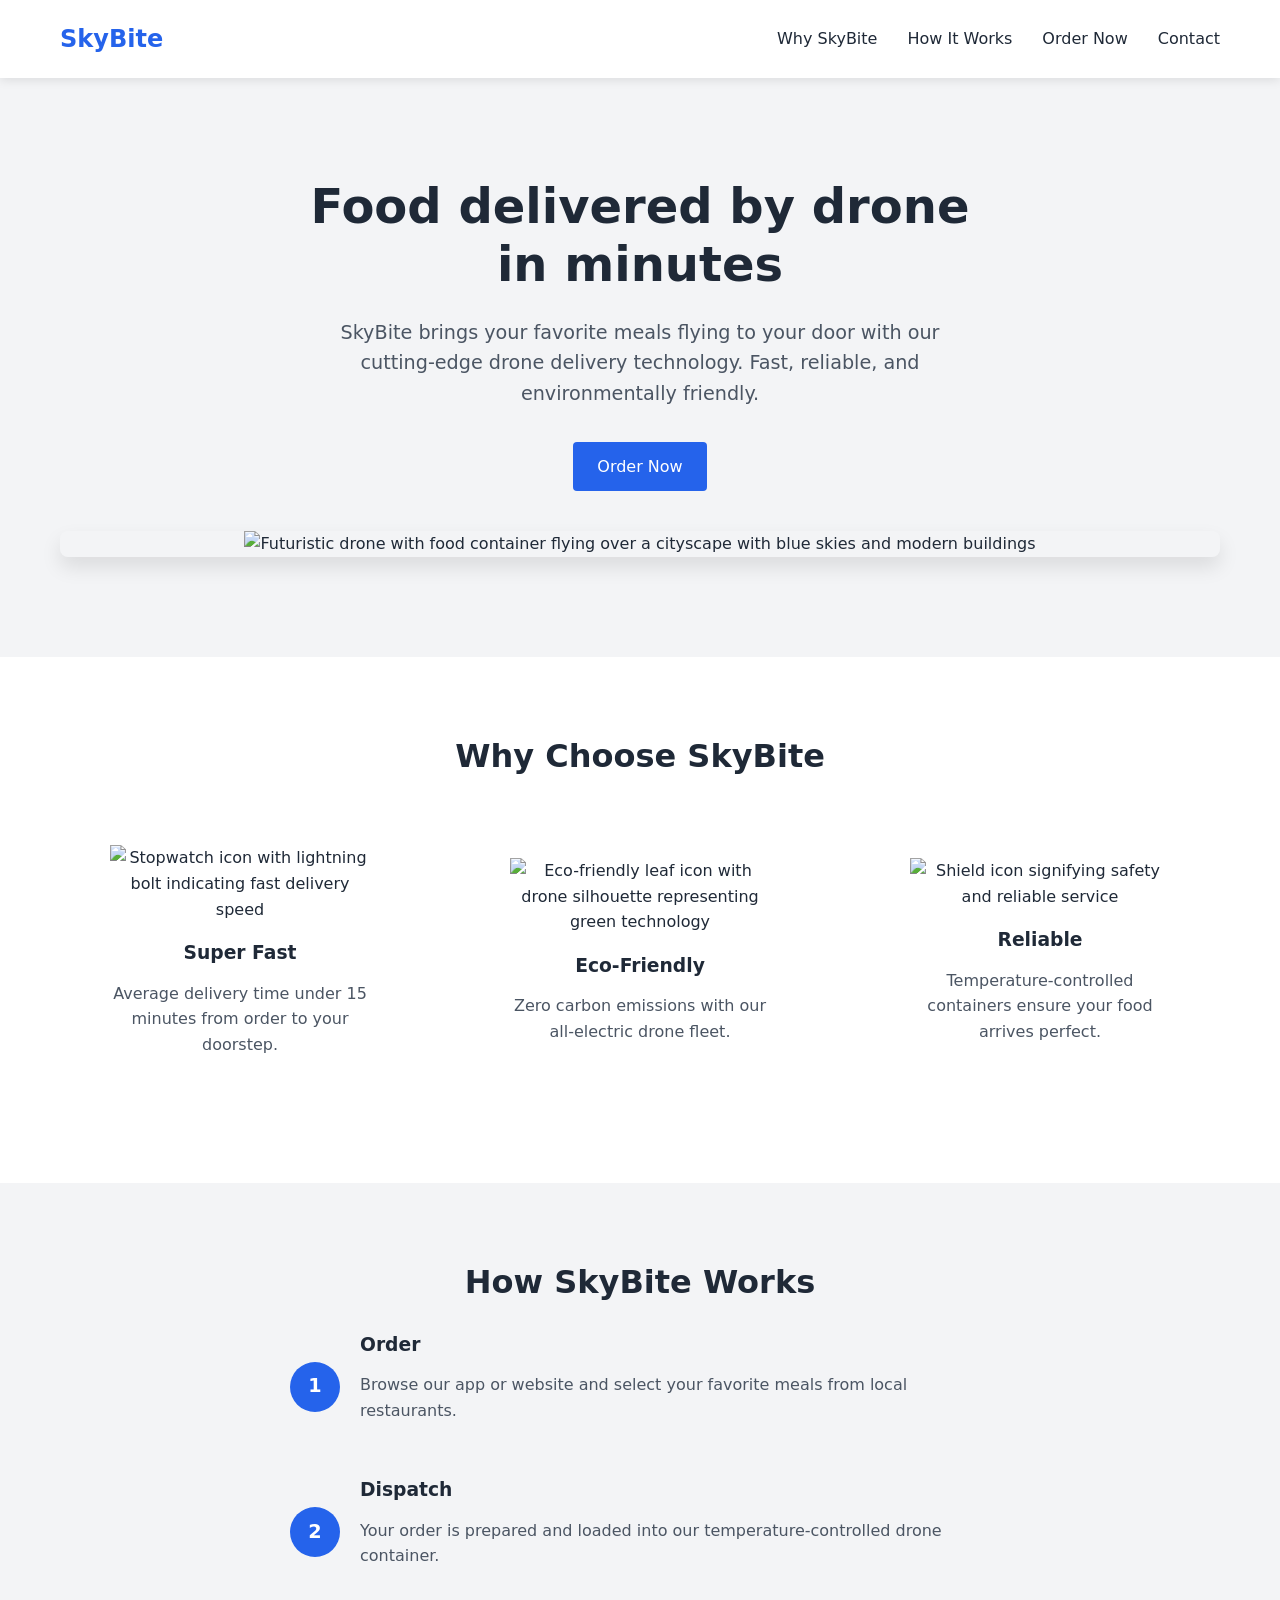
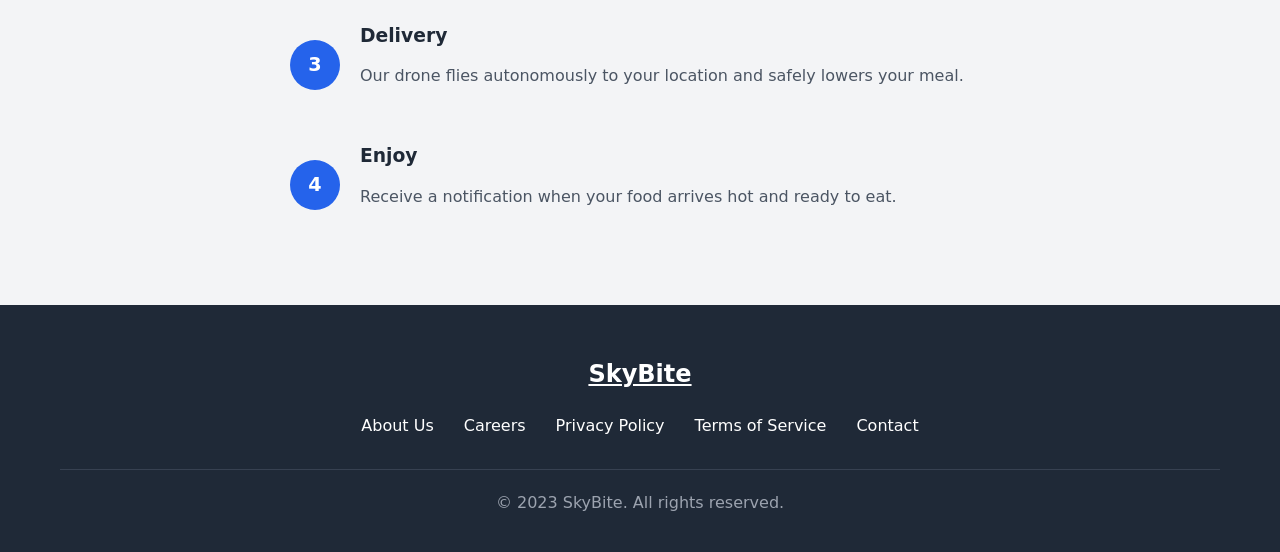
==== Customer/main.html @ 66bb18a8 "Merge pull request #9 from irfankhasim/main Add files via upload" ====
<!DOCTYPE html>
<html lang="en">
<head>
    <meta charset="UTF-8">
    <meta name="viewport" content="width=device-width, initial-scale=1.0">
    <title>SkyBite - Drone Food Delivery</title>
    <style>
        /* Base Styles */
        :root {
            --primary: #2563eb;
            --primary-light: #93c5fd;
            --text: #1f2937;
            --light: #f3f4f6;
            --white: #ffffff;
        }
        
        * {
            margin: 0;
            padding: 0;
            box-sizing: border-box;
            font-family: 'Segoe UI', system-ui, sans-serif;
        }
        
        body {
            color: var(--text);
            line-height: 1.6;
            background: var(--white);
        }
        
        .container {
            max-width: 1200px;
            margin: 0 auto;
            padding: 0 20px;
        }
        
        section {
            padding: 80px 0;
        }
        
        h1, h2, h3 {
            font-weight: 600;
            line-height: 1.2;
            margin-bottom: 1rem;
        }
        
        h1 {
            font-size: 2.5rem;
        }
        
        h2 {
            font-size: 2rem;
            margin-bottom: 2rem;
            text-align: center;
        }
        
        p {
            margin-bottom: 1rem;
            color: #4b5563;
        }
        
        .btn {
            display: inline-block;
            padding: 12px 24px;
            background: var(--primary);
            color: white;
            text-decoration: none;
            border-radius: 4px;
            font-weight: 500;
            transition: all 0.3s ease;
            border: none;
            cursor: pointer;
        }
        
        .btn:hover {
            background: #1d4ed8;
            transform: translateY(-2px);
        }
        
        img {
            max-width: 100%;
            height: auto;
        }
        
        /* Header */
        header {
            padding: 20px 0;
            position: sticky;
            top: 0;
            background: var(--white);
            box-shadow: 0 2px 10px rgba(0,0,0,0.1);
            z-index: 100;
        }
        
        nav {
            display: flex;
            justify-content: space-between;
            align-items: center;
        }
        
        .logo {
            font-size: 1.5rem;
            font-weight: 700;
            color: var(--primary);
            text-decoration: none;
        }
        
        .nav-links {
            display: flex;
            gap: 30px;
        }
        
        .nav-links a {
            text-decoration: none;
            color: var(--text);
            font-weight: 500;
            transition: color 0.3s ease;
        }
        
        .nav-links a:hover {
            color: var(--primary);
        }
        
        /* Hero */
        .hero {
            background: var(--light);
            padding: 100px 0;
            text-align: center;
        }
        
        .hero-content {
            max-width: 700px;
            margin: 0 auto;
        }
        
        .hero h1 {
            font-size: 3rem;
            margin-bottom: 1.5rem;
        }
        
        .hero p {
            font-size: 1.2rem;
            margin-bottom: 2rem;
            max-width: 600px;
            margin-left: auto;
            margin-right: auto;
        }
        
        .hero-image {
            margin-top: 40px;
            border-radius: 8px;
            overflow: hidden;
            box-shadow: 0 10px 20px rgba(0,0,0,0.1);
        }
        
        /* Features */
        .features {
            background: var(--white);
        }
        
        .features-grid {
            display: grid;
            grid-template-columns: repeat(auto-fit, minmax(300px, 1fr));
            gap: 40px;
            margin-top: 40px;
            place-items: center;
        }
        
        .feature {
            text-align: center;
            max-width: 320px;
            padding: 30px;
            border-radius: 8px;
            transition: all 0.3s ease;
        }
        
        .feature:hover {
            transform: translateY(-10px);
            box-shadow: 0 10px 20px rgba(0,0,0,0.1);
            transition: all 0.3s cubic-bezier(0.25, 0.8, 0.25, 1);
        }
        
        /* Order confirmation styles */
        .order-confirmation {
            text-align: center;
            padding: 20px;
        }
        
        .confirmation-details {
            background: var(--white);
            padding: 20px;
            border-radius: 8px;
            margin: 20px 0;
            text-align: left;
        }
        
        .feature img {
            width: 80px;
            height: 80px;
            margin-bottom: 20px;
            object-fit: contain;
        }
        
        /* How It Works */
        .how-it-works {
            background: var(--light);
        }
        
        .steps {
            display: flex;
            flex-direction: column;
            gap: 40px;
            max-width: 700px;
            margin: 0 auto;
        }
        
        .step {
            display: flex;
            gap: 20px;
            align-items: center;
        }
        
        .step-number {
            flex-shrink: 0;
            width: 50px;
            height: 50px;
            background: var(--primary);
            color: white;
            border-radius: 50%;
            display: flex;
            align-items: center;
            justify-content: center;
            font-weight: 700;
            font-size: 1.2rem;
        }
        
        /* Order Form */
        .order-form {
            background: var(--white);
        }
        
        .form-container {
            max-width: 600px;
            margin: 0 auto;
            background: var(--light);
            padding: 40px;
            border-radius: 8px;
            box-shadow: 0 4px 10px rgba(0,0,0,0.1);
        }
        
        .form-group {
            margin-bottom: 20px;
        }
        
        label {
            display: block;
            margin-bottom: 8px;
            font-weight: 500;
        }
        
        input, select, textarea {
            width: 100%;
            padding: 12px;
            border: 1px solid #d1d5db;
            border-radius: 4px;
            font-size: 1rem;
        }
        
        /* Footer */
        footer {
            background: var(--text);
            color: var(--white);
            padding: 50px 0 20px;
            text-align: center;
        }
        
        .footer-logo {
            font-size: 1.5rem;
            font-weight: 700;
            color: var(--white);
            margin-bottom: 20px;
            display: inline-block;
        }
        
        .footer-links {
            display: flex;
            justify-content: center;
            gap: 30px;
            margin-bottom: 30px;
        }
        
        .footer-links a {
            color: var(--white);
            text-decoration: none;
        }
        
        .copyright {
            color: #9ca3af;
            padding-top: 20px;
            border-top: 1px solid #374151;
        }
        
        /* Responsive */
        @media (max-width: 768px) {
            .nav-links {
                display: none;
            }
            
            .hero h1 {
                font-size: 2.2rem;
            }
            
            .step {
                flex-direction: column;
                text-align: center;
            }
        }
    </style>
</head>
<body>
    <!-- Header -->
    <header>
        <div class="container">
            <nav>
                <a href="#" class="logo">SkyBite</a>
                <div class="nav-links">
                    <a href="#features">Why SkyBite</a>
                    <a href="#how-it-works">How It Works</a>
                    <a href="order.html">Order Now</a>
                    <a href="#contact">Contact</a>
                </div>
            </nav>
        </div>
    </header>
    
    <!-- Hero Section -->
    <section class="hero">
        <div class="container">
            <div class="hero-content">
                <h1>Food delivered by drone in minutes</h1>
                <p>SkyBite brings your favorite meals flying to your door with our cutting-edge drone delivery technology. Fast, reliable, and environmentally friendly.</p>
                <a href="order.html" class="btn">Order Now</a>
            </div>
            <div class="hero-image">
                <img src="https://storage.googleapis.com/workspace-0f70711f-8b4e-4d94-86f1-2a93ccde5887/image/28e00bb3-7f5a-40cc-a6dc-e4b9904aa141.png" alt="Futuristic drone with food container flying over a cityscape with blue skies and modern buildings" />
            </div>
        </div>
    </section>
    
    <!-- Features -->
    <section class="features" id="features">
        <div class="container">
            <h2>Why Choose SkyBite</h2>
            <div class="features-grid">
                <div class="feature">
                    <img src="https://storage.googleapis.com/workspace-0f70711f-8b4e-4d94-86f1-2a93ccde5887/image/8b96e0a8-62e1-407e-aedf-b1dcf826ddc6.png" alt="Stopwatch icon with lightning bolt indicating fast delivery speed" />
                    <h3>Super Fast</h3>
                    <p>Average delivery time under 15 minutes from order to your doorstep.</p>
                </div>
                <div class="feature">
                    <img src="https://storage.googleapis.com/workspace-0f70711f-8b4e-4d94-86f1-2a93ccde5887/image/9903ccdc-5a16-4ce1-a965-bad06bdf9f63.png" alt="Eco-friendly leaf icon with drone silhouette representing green technology" />
                    <h3>Eco-Friendly</h3>
                    <p>Zero carbon emissions with our all-electric drone fleet.</p>
                </div>
                <div class="feature">
                    <img src="https://storage.googleapis.com/workspace-0f70711f-8b4e-4d94-86f1-2a93ccde5887/image/48ea9f1d-6b06-431c-a1a2-de16922166fb.png" alt="Shield icon signifying safety and reliable service" />
                    <h3>Reliable</h3>
                    <p>Temperature-controlled containers ensure your food arrives perfect.</p>
                </div>
            </div>
        </div>
    </section>
    
    <!-- How It Works -->
    <section class="how-it-works" id="how-it-works">
        <div class="container">
            <h2>How SkyBite Works</h2>
            <div class="steps">
                <div class="step">
                    <div class="step-number">1</div>
                    <div>
                        <h3>Order</h3>
                        <p>Browse our app or website and select your favorite meals from local restaurants.</p>
                    </div>
                </div>
                <div class="step">
                    <div class="step-number">2</div>
                    <div>
                        <h3>Dispatch</h3>
                        <p>Your order is prepared and loaded into our temperature-controlled drone container.</p>
                    </div>
                </div>
                <div class="step">
                    <div class="step-number">3</div>
                    <div>
                        <h3>Delivery</h3>
                        <p>Our drone flies autonomously to your location and safely lowers your meal.</p>
                    </div>
                </div>
                <div class="step">
                    <div class="step-number">4</div>
                    <div>
                        <h3>Enjoy</h3>
                        <p>Receive a notification when your food arrives hot and ready to eat.</p>
                    </div>
                </div>
            </div>
        </div>
    </section>
    
    
    <!-- Footer -->
    <footer id="contact">
        <div class="container">
            <a href="#" class="footer-logo">SkyBite</a>
            <div class="footer-links">
                <a href="#">About Us</a>
                <a href="#">Careers</a>
                <a href="#">Privacy Policy</a>
                <a href="#">Terms of Service</a>
                <a href="#">Contact</a>
            </div>
            <p class="copyright">© 2023 SkyBite. All rights reserved.</p>
        </div>
    </footer>
    
    <script>
        
        
        // Smooth scrolling for anchor links
        document.querySelectorAll('a[href^="#"]').forEach(anchor => {
            anchor.addEventListener('click', function(e) {
                e.preventDefault();
                document.querySelector(this.getAttribute('href')).scrollIntoView({
                    behavior: 'smooth'
                });
            });
        });
    </script>
</body>
</html>
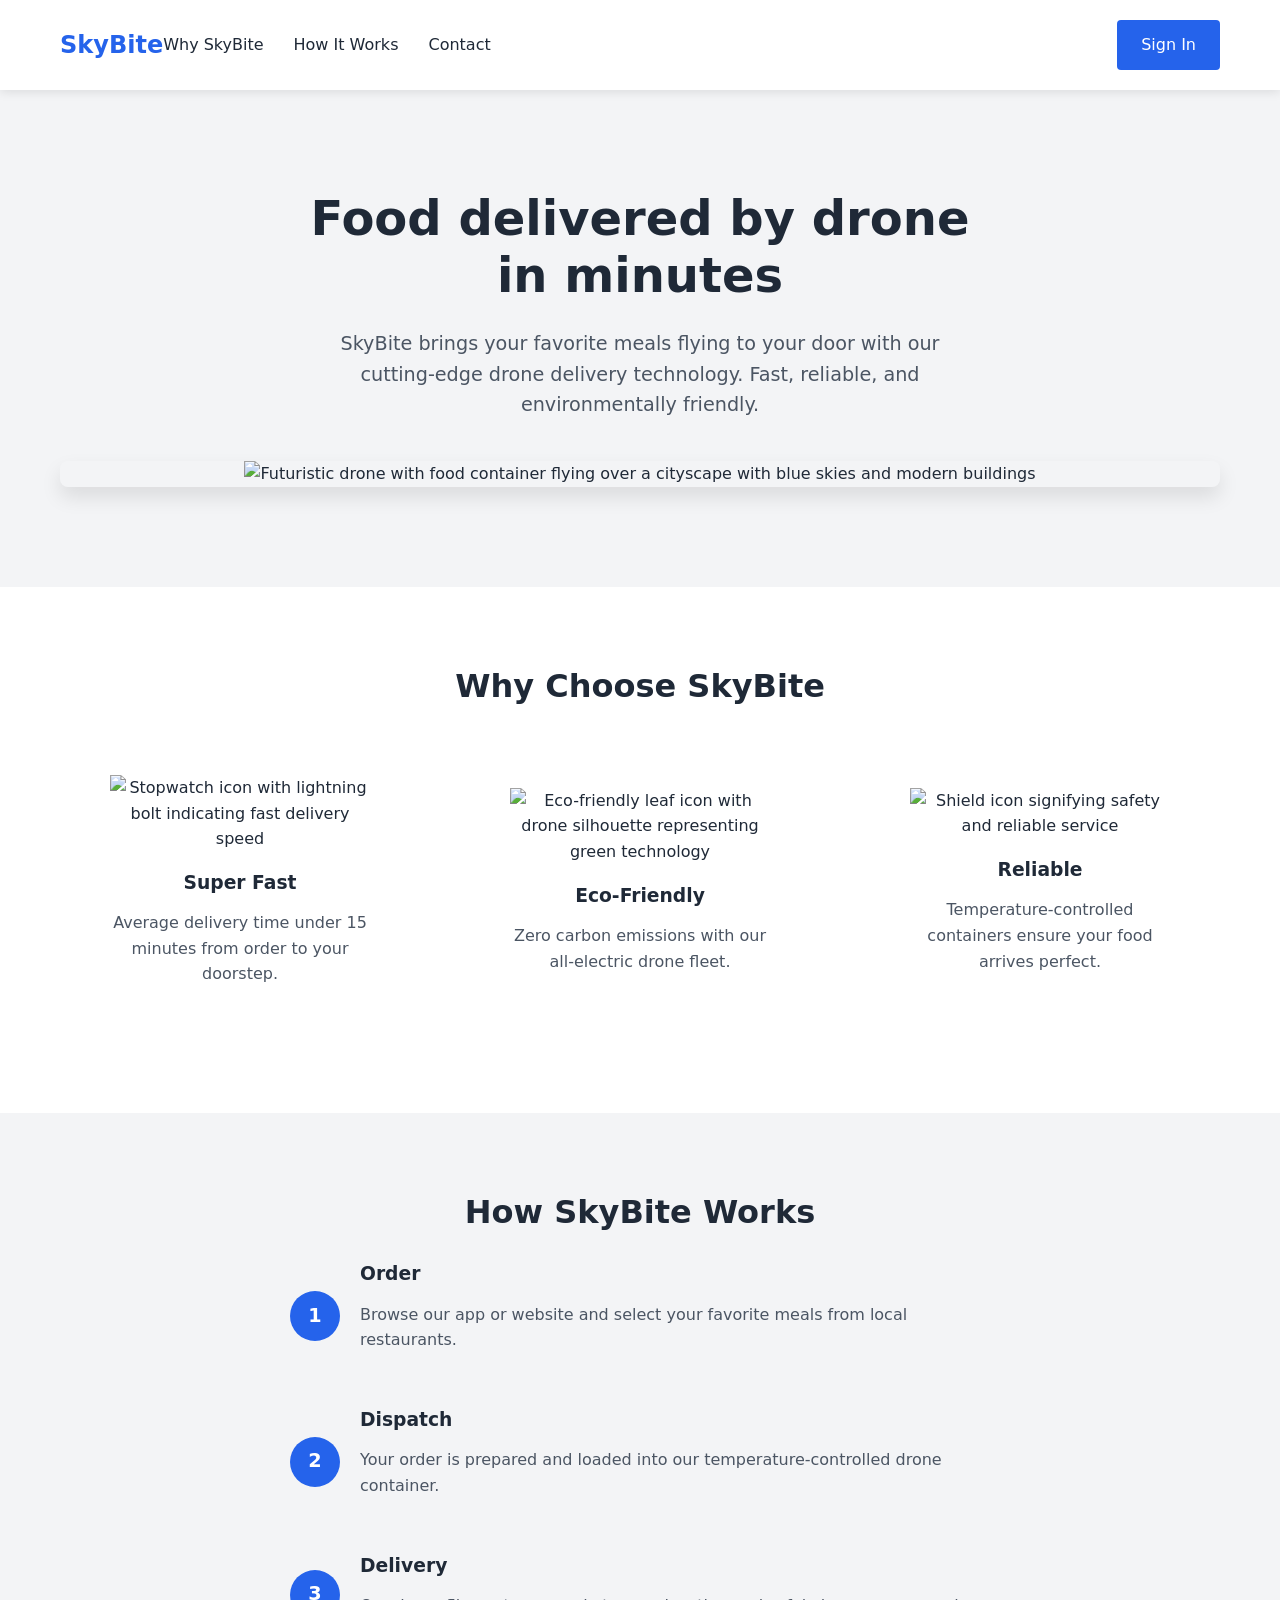
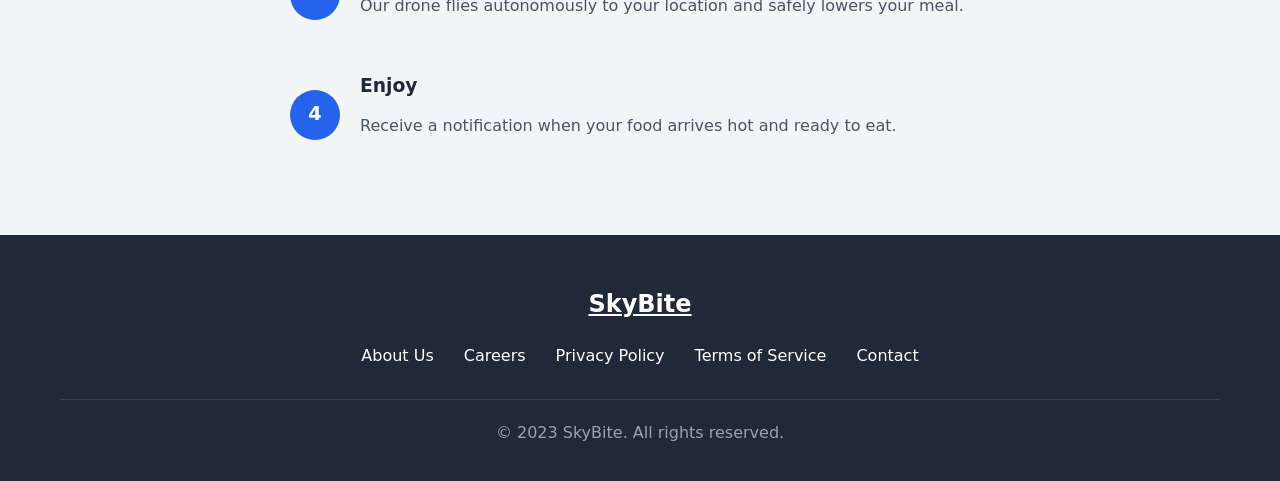
==== commit af7d807e: "changes: - Added Customer login, signup, and order management pages - Implemented payment processing" ====
--- a/Customer/main.html
+++ b/Customer/main.html
@@ -1,441 +1,459 @@
-<!DOCTYPE html>
-<html lang="en">
-<head>
-    <meta charset="UTF-8">
-    <meta name="viewport" content="width=device-width, initial-scale=1.0">
-    <title>SkyBite - Drone Food Delivery</title>
-    <style>
-        /* Base Styles */
-        :root {
-            --primary: #2563eb;
-            --primary-light: #93c5fd;
-            --text: #1f2937;
-            --light: #f3f4f6;
-            --white: #ffffff;
-        }
-        
-        * {
-            margin: 0;
-            padding: 0;
-            box-sizing: border-box;
-            font-family: 'Segoe UI', system-ui, sans-serif;
-        }
-        
-        body {
-            color: var(--text);
-            line-height: 1.6;
-            background: var(--white);
-        }
-        
-        .container {
-            max-width: 1200px;
-            margin: 0 auto;
-            padding: 0 20px;
-        }
-        
-        section {
-            padding: 80px 0;
-        }
-        
-        h1, h2, h3 {
-            font-weight: 600;
-            line-height: 1.2;
-            margin-bottom: 1rem;
-        }
-        
-        h1 {
-            font-size: 2.5rem;
-        }
-        
-        h2 {
-            font-size: 2rem;
-            margin-bottom: 2rem;
-            text-align: center;
-        }
-        
-        p {
-            margin-bottom: 1rem;
-            color: #4b5563;
-        }
-        
-        .btn {
-            display: inline-block;
-            padding: 12px 24px;
-            background: var(--primary);
-            color: white;
-            text-decoration: none;
-            border-radius: 4px;
-            font-weight: 500;
-            transition: all 0.3s ease;
-            border: none;
-            cursor: pointer;
-        }
-        
-        .btn:hover {
-            background: #1d4ed8;
-            transform: translateY(-2px);
-        }
-        
-        img {
-            max-width: 100%;
-            height: auto;
-        }
-        
-        /* Header */
-        header {
-            padding: 20px 0;
-            position: sticky;
-            top: 0;
-            background: var(--white);
-            box-shadow: 0 2px 10px rgba(0,0,0,0.1);
-            z-index: 100;
-        }
-        
-        nav {
-            display: flex;
-            justify-content: space-between;
-            align-items: center;
-        }
-        
-        .logo {
-            font-size: 1.5rem;
-            font-weight: 700;
-            color: var(--primary);
-            text-decoration: none;
-        }
-        
-        .nav-links {
-            display: flex;
-            gap: 30px;
-        }
-        
-        .nav-links a {
-            text-decoration: none;
-            color: var(--text);
-            font-weight: 500;
-            transition: color 0.3s ease;
-        }
-        
-        .nav-links a:hover {
-            color: var(--primary);
-        }
-        
-        /* Hero */
-        .hero {
-            background: var(--light);
-            padding: 100px 0;
-            text-align: center;
-        }
-        
-        .hero-content {
-            max-width: 700px;
-            margin: 0 auto;
-        }
-        
-        .hero h1 {
-            font-size: 3rem;
-            margin-bottom: 1.5rem;
-        }
-        
-        .hero p {
-            font-size: 1.2rem;
-            margin-bottom: 2rem;
-            max-width: 600px;
-            margin-left: auto;
-            margin-right: auto;
-        }
-        
-        .hero-image {
-            margin-top: 40px;
-            border-radius: 8px;
-            overflow: hidden;
-            box-shadow: 0 10px 20px rgba(0,0,0,0.1);
-        }
-        
-        /* Features */
-        .features {
-            background: var(--white);
-        }
-        
-        .features-grid {
-            display: grid;
-            grid-template-columns: repeat(auto-fit, minmax(300px, 1fr));
-            gap: 40px;
-            margin-top: 40px;
-            place-items: center;
-        }
-        
-        .feature {
-            text-align: center;
-            max-width: 320px;
-            padding: 30px;
-            border-radius: 8px;
-            transition: all 0.3s ease;
-        }
-        
-        .feature:hover {
-            transform: translateY(-10px);
-            box-shadow: 0 10px 20px rgba(0,0,0,0.1);
-            transition: all 0.3s cubic-bezier(0.25, 0.8, 0.25, 1);
-        }
-        
-        /* Order confirmation styles */
-        .order-confirmation {
-            text-align: center;
-            padding: 20px;
-        }
-        
-        .confirmation-details {
-            background: var(--white);
-            padding: 20px;
-            border-radius: 8px;
-            margin: 20px 0;
-            text-align: left;
-        }
-        
-        .feature img {
-            width: 80px;
-            height: 80px;
-            margin-bottom: 20px;
-            object-fit: contain;
-        }
-        
-        /* How It Works */
-        .how-it-works {
-            background: var(--light);
-        }
-        
-        .steps {
-            display: flex;
-            flex-direction: column;
-            gap: 40px;
-            max-width: 700px;
-            margin: 0 auto;
-        }
-        
-        .step {
-            display: flex;
-            gap: 20px;
-            align-items: center;
-        }
-        
-        .step-number {
-            flex-shrink: 0;
-            width: 50px;
-            height: 50px;
-            background: var(--primary);
-            color: white;
-            border-radius: 50%;
-            display: flex;
-            align-items: center;
-            justify-content: center;
-            font-weight: 700;
-            font-size: 1.2rem;
-        }
-        
-        /* Order Form */
-        .order-form {
-            background: var(--white);
-        }
-        
-        .form-container {
-            max-width: 600px;
-            margin: 0 auto;
-            background: var(--light);
-            padding: 40px;
-            border-radius: 8px;
-            box-shadow: 0 4px 10px rgba(0,0,0,0.1);
-        }
-        
-        .form-group {
-            margin-bottom: 20px;
-        }
-        
-        label {
-            display: block;
-            margin-bottom: 8px;
-            font-weight: 500;
-        }
-        
-        input, select, textarea {
-            width: 100%;
-            padding: 12px;
-            border: 1px solid #d1d5db;
-            border-radius: 4px;
-            font-size: 1rem;
-        }
-        
-        /* Footer */
-        footer {
-            background: var(--text);
-            color: var(--white);
-            padding: 50px 0 20px;
-            text-align: center;
-        }
-        
-        .footer-logo {
-            font-size: 1.5rem;
-            font-weight: 700;
-            color: var(--white);
-            margin-bottom: 20px;
-            display: inline-block;
-        }
-        
-        .footer-links {
-            display: flex;
-            justify-content: center;
-            gap: 30px;
-            margin-bottom: 30px;
-        }
-        
-        .footer-links a {
-            color: var(--white);
-            text-decoration: none;
-        }
-        
-        .copyright {
-            color: #9ca3af;
-            padding-top: 20px;
-            border-top: 1px solid #374151;
-        }
-        
-        /* Responsive */
-        @media (max-width: 768px) {
-            .nav-links {
-                display: none;
-            }
-            
-            .hero h1 {
-                font-size: 2.2rem;
-            }
-            
-            .step {
-                flex-direction: column;
-                text-align: center;
-            }
-        }
-    </style>
-</head>
-<body>
-    <!-- Header -->
-    <header>
-        <div class="container">
-            <nav>
-                <a href="#" class="logo">SkyBite</a>
-                <div class="nav-links">
-                    <a href="#features">Why SkyBite</a>
-                    <a href="#how-it-works">How It Works</a>
-                    <a href="order.html">Order Now</a>
-                    <a href="#contact">Contact</a>
-                </div>
-            </nav>
-        </div>
-    </header>
-    
-    <!-- Hero Section -->
-    <section class="hero">
-        <div class="container">
-            <div class="hero-content">
-                <h1>Food delivered by drone in minutes</h1>
-                <p>SkyBite brings your favorite meals flying to your door with our cutting-edge drone delivery technology. Fast, reliable, and environmentally friendly.</p>
-                <a href="order.html" class="btn">Order Now</a>
-            </div>
-            <div class="hero-image">
-                <img src="https://storage.googleapis.com/workspace-0f70711f-8b4e-4d94-86f1-2a93ccde5887/image/28e00bb3-7f5a-40cc-a6dc-e4b9904aa141.png" alt="Futuristic drone with food container flying over a cityscape with blue skies and modern buildings" />
-            </div>
-        </div>
-    </section>
-    
-    <!-- Features -->
-    <section class="features" id="features">
-        <div class="container">
-            <h2>Why Choose SkyBite</h2>
-            <div class="features-grid">
-                <div class="feature">
-                    <img src="https://storage.googleapis.com/workspace-0f70711f-8b4e-4d94-86f1-2a93ccde5887/image/8b96e0a8-62e1-407e-aedf-b1dcf826ddc6.png" alt="Stopwatch icon with lightning bolt indicating fast delivery speed" />
-                    <h3>Super Fast</h3>
-                    <p>Average delivery time under 15 minutes from order to your doorstep.</p>
-                </div>
-                <div class="feature">
-                    <img src="https://storage.googleapis.com/workspace-0f70711f-8b4e-4d94-86f1-2a93ccde5887/image/9903ccdc-5a16-4ce1-a965-bad06bdf9f63.png" alt="Eco-friendly leaf icon with drone silhouette representing green technology" />
-                    <h3>Eco-Friendly</h3>
-                    <p>Zero carbon emissions with our all-electric drone fleet.</p>
-                </div>
-                <div class="feature">
-                    <img src="https://storage.googleapis.com/workspace-0f70711f-8b4e-4d94-86f1-2a93ccde5887/image/48ea9f1d-6b06-431c-a1a2-de16922166fb.png" alt="Shield icon signifying safety and reliable service" />
-                    <h3>Reliable</h3>
-                    <p>Temperature-controlled containers ensure your food arrives perfect.</p>
-                </div>
-            </div>
-        </div>
-    </section>
-    
-    <!-- How It Works -->
-    <section class="how-it-works" id="how-it-works">
-        <div class="container">
-            <h2>How SkyBite Works</h2>
-            <div class="steps">
-                <div class="step">
-                    <div class="step-number">1</div>
-                    <div>
-                        <h3>Order</h3>
-                        <p>Browse our app or website and select your favorite meals from local restaurants.</p>
-                    </div>
-                </div>
-                <div class="step">
-                    <div class="step-number">2</div>
-                    <div>
-                        <h3>Dispatch</h3>
-                        <p>Your order is prepared and loaded into our temperature-controlled drone container.</p>
-                    </div>
-                </div>
-                <div class="step">
-                    <div class="step-number">3</div>
-                    <div>
-                        <h3>Delivery</h3>
-                        <p>Our drone flies autonomously to your location and safely lowers your meal.</p>
-                    </div>
-                </div>
-                <div class="step">
-                    <div class="step-number">4</div>
-                    <div>
-                        <h3>Enjoy</h3>
-                        <p>Receive a notification when your food arrives hot and ready to eat.</p>
-                    </div>
-                </div>
-            </div>
-        </div>
-    </section>
-    
-    
-    <!-- Footer -->
-    <footer id="contact">
-        <div class="container">
-            <a href="#" class="footer-logo">SkyBite</a>
-            <div class="footer-links">
-                <a href="#">About Us</a>
-                <a href="#">Careers</a>
-                <a href="#">Privacy Policy</a>
-                <a href="#">Terms of Service</a>
-                <a href="#">Contact</a>
-            </div>
-            <p class="copyright">© 2023 SkyBite. All rights reserved.</p>
-        </div>
-    </footer>
-    
-    <script>
-        
-        
-        // Smooth scrolling for anchor links
-        document.querySelectorAll('a[href^="#"]').forEach(anchor => {
-            anchor.addEventListener('click', function(e) {
-                e.preventDefault();
-                document.querySelector(this.getAttribute('href')).scrollIntoView({
-                    behavior: 'smooth'
-                });
-            });
-        });
-    </script>
-</body>
-</html>
-
+<!DOCTYPE html>
+<html lang="en">
+<head>
+    <meta charset="UTF-8">
+    <meta name="viewport" content="width=device-width, initial-scale=1.0">
+    <title>SkyBite - Drone Food Delivery</title>
+    <style>
+        /* Base Styles */
+        :root {
+            --primary: #2563eb;
+            --primary-light: #93c5fd;
+            --text: #1f2937;
+            --light: #f3f4f6;
+            --white: #ffffff;
+        }
+        
+        * {
+            margin: 0;
+            padding: 0;
+            box-sizing: border-box;
+            font-family: 'Segoe UI', system-ui, sans-serif;
+        }
+        
+        body {
+            color: var(--text);
+            line-height: 1.6;
+            background: var(--white);
+        }
+        
+        .container {
+            max-width: 1200px;
+            margin: 0 auto;
+            padding: 0 20px;
+        }
+        
+        section {
+            padding: 80px 0;
+        }
+        
+        h1, h2, h3 {
+            font-weight: 600;
+            line-height: 1.2;
+            margin-bottom: 1rem;
+        }
+        
+        h1 {
+            font-size: 2.5rem;
+        }
+        
+        h2 {
+            font-size: 2rem;
+            margin-bottom: 2rem;
+            text-align: center;
+        }
+        
+        p {
+            margin-bottom: 1rem;
+            color: #4b5563;
+        }
+        
+        .btn {
+            display: inline-block;
+            padding: 12px 24px;
+            background: var(--primary);
+            color: white;
+            text-decoration: none;
+            border-radius: 4px;
+            font-weight: 500;
+            transition: all 0.3s ease;
+            border: none;
+            cursor: pointer;
+        }
+        
+        .btn:hover {
+            background: #1d4ed8;
+            transform: translateY(-2px);
+        }
+        
+        img {
+            max-width: 100%;
+            height: auto;
+        }
+        
+        /* Header */
+        header {
+            padding: 20px 0;
+            position: sticky;
+            top: 0;
+            background: var(--white);
+            box-shadow: 0 2px 10px rgba(0,0,0,0.1);
+            z-index: 100;
+        }
+        
+        nav {
+            display: flex;
+            justify-content: space-between;
+            align-items: center;
+        }
+        
+        .logo {
+            font-size: 1.5rem;
+            font-weight: 700;
+            color: var(--primary);
+            text-decoration: none;
+        }
+        
+        .nav-links {
+            display: flex;
+            gap: 30px;
+        }
+        
+        .nav-links a {
+            text-decoration: none;
+            color: var(--text);
+            font-weight: 500;
+            transition: color 0.3s ease;
+        }
+        
+        .nav-links a:hover {
+            color: var(--primary);
+        }
+
+        .sign-in {
+            margin-left: auto; /* Pushes the button to the right */
+        }
+
+        .sign-in a {
+            background: var(--primary);
+            padding: 12px 24px;
+            border-radius: 4px;
+            color: white;
+            text-decoration: none;
+            font-weight: 500;
+            transition: all 0.3s ease;
+        }
+
+        .sign-in a:hover {
+            background: #1d4ed8;
+        }
+        
+        /* Hero */
+        .hero {
+            background: var(--light);
+            padding: 100px 0;
+            text-align: center;
+        }
+        
+        .hero-content {
+            max-width: 700px;
+            margin: 0 auto;
+        }
+        
+        .hero h1 {
+            font-size: 3rem;
+            margin-bottom: 1.5rem;
+        }
+        
+        .hero p {
+            font-size: 1.2rem;
+            margin-bottom: 2rem;
+            max-width: 600px;
+            margin-left: auto;
+            margin-right: auto;
+        }
+        
+        .hero-image {
+            margin-top: 40px;
+            border-radius: 8px;
+            overflow: hidden;
+            box-shadow: 0 10px 20px rgba(0,0,0,0.1);
+        }
+        
+        /* Features */
+        .features {
+            background: var(--white);
+        }
+        
+        .features-grid {
+            display: grid;
+            grid-template-columns: repeat(auto-fit, minmax(300px, 1fr));
+            gap: 40px;
+            margin-top: 40px;
+            place-items: center;
+        }
+        
+        .feature {
+            text-align: center;
+            max-width: 320px;
+            padding: 30px;
+            border-radius: 8px;
+            transition: all 0.3s ease;
+        }
+        
+        .feature:hover {
+            transform: translateY(-10px);
+            box-shadow: 0 10px 20px rgba(0,0,0,0.1);
+            transition: all 0.3s cubic-bezier(0.25, 0.8, 0.25, 1);
+        }
+        
+        /* Order confirmation styles */
+        .order-confirmation {
+            text-align: center;
+            padding: 20px;
+        }
+        
+        .confirmation-details {
+            background: var(--white);
+            padding: 20px;
+            border-radius: 8px;
+            margin: 20px 0;
+            text-align: left;
+        }
+        
+        .feature img {
+            width: 80px;
+            height: 80px;
+            margin-bottom: 20px;
+            object-fit: contain;
+        }
+        
+        /* How It Works */
+        .how-it-works {
+            background: var(--light);
+        }
+        
+        .steps {
+            display: flex;
+            flex-direction: column;
+            gap: 40px;
+            max-width: 700px;
+            margin: 0 auto;
+        }
+        
+        .step {
+            display: flex;
+            gap: 20px;
+            align-items: center;
+        }
+        
+        .step-number {
+            flex-shrink: 0;
+            width: 50px;
+            height: 50px;
+            background: var(--primary);
+            color: white;
+            border-radius: 50%;
+            display: flex;
+            align-items: center;
+            justify-content: center;
+            font-weight: 700;
+            font-size: 1.2rem;
+        }
+        
+        /* Order Form */
+        .order-form {
+            background: var(--white);
+        }
+        
+        .form-container {
+            max-width: 600px;
+            margin: 0 auto;
+            background: var(--light);
+            padding: 40px;
+            border-radius: 8px;
+            box-shadow: 0 4px 10px rgba(0,0,0,0.1);
+        }
+        
+        .form-group {
+            margin-bottom: 20px;
+        }
+        
+        label {
+            display: block;
+            margin-bottom: 8px;
+            font-weight: 500;
+        }
+        
+        input, select, textarea {
+            width: 100%;
+            padding: 12px;
+            border: 1px solid #d1d5db;
+            border-radius: 4px;
+            font-size: 1rem;
+        }
+        
+        /* Footer */
+        footer {
+            background: var(--text);
+            color: var(--white);
+            padding: 50px 0 20px;
+            text-align: center;
+        }
+        
+        .footer-logo {
+            font-size: 1.5rem;
+            font-weight: 700;
+            color: var(--white);
+            margin-bottom: 20px;
+            display: inline-block;
+        }
+        
+        .footer-links {
+            display: flex;
+            justify-content: center;
+            gap: 30px;
+            margin-bottom: 30px;
+        }
+        
+        .footer-links a {
+            color: var(--white);
+            text-decoration: none;
+        }
+        
+        .copyright {
+            color: #9ca3af;
+            padding-top: 20px;
+            border-top: 1px solid #374151;
+        }
+        
+        /* Responsive */
+        @media (max-width: 768px) {
+            .nav-links {
+                display: none;
+            }
+            
+            .hero h1 {
+                font-size: 2.2rem;
+            }
+            
+            .step {
+                flex-direction: column;
+                text-align: center;
+            }
+        }
+    </style>
+</head>
+<body>
+    <!-- Header -->
+    <header>
+        <div class="container">
+            <nav>
+                <a href="#" class="logo">SkyBite</a>
+                <div class="nav-links">
+                    <a href="#features">Why SkyBite</a>
+                    <a href="#how-it-works">How It Works</a>
+                    <a href="#contact">Contact</a>
+                </div>
+                <div class="sign-in">
+                <a href="login.html" class="btn">Sign In</a>
+
+</div>
+
+            </nav>
+        </div>
+    </header>
+    
+    <!-- Hero Section -->
+    <section class="hero">
+        <div class="container">
+            <div class="hero-content">
+                <h1>Food delivered by drone in minutes</h1>
+                <p>SkyBite brings your favorite meals flying to your door with our cutting-edge drone delivery technology. Fast, reliable, and environmentally friendly.</p>
+            </div>
+            <div class="hero-image">
+                <img src="https://storage.googleapis.com/workspace-0f70711f-8b4e-4d94-86f1-2a93ccde5887/image/28e00bb3-7f5a-40cc-a6dc-e4b9904aa141.png" alt="Futuristic drone with food container flying over a cityscape with blue skies and modern buildings" />
+            </div>
+        </div>
+    </section>
+    
+    <!-- Features -->
+    <section class="features" id="features">
+        <div class="container">
+            <h2>Why Choose SkyBite</h2>
+            <div class="features-grid">
+                <div class="feature">
+                    <img src="https://storage.googleapis.com/workspace-0f70711f-8b4e-4d94-86f1-2a93ccde5887/image/8b96e0a8-62e1-407e-aedf-b1dcf826ddc6.png" alt="Stopwatch icon with lightning bolt indicating fast delivery speed" />
+                    <h3>Super Fast</h3>
+                    <p>Average delivery time under 15 minutes from order to your doorstep.</p>
+                </div>
+                <div class="feature">
+                    <img src="https://storage.googleapis.com/workspace-0f70711f-8b4e-4d94-86f1-2a93ccde5887/image/9903ccdc-5a16-4ce1-a965-bad06bdf9f63.png" alt="Eco-friendly leaf icon with drone silhouette representing green technology" />
+                    <h3>Eco-Friendly</h3>
+                    <p>Zero carbon emissions with our all-electric drone fleet.</p>
+                </div>
+                <div class="feature">
+                    <img src="https://storage.googleapis.com/workspace-0f70711f-8b4e-4d94-86f1-2a93ccde5887/image/48ea9f1d-6b06-431c-a1a2-de16922166fb.png" alt="Shield icon signifying safety and reliable service" />
+                    <h3>Reliable</h3>
+                    <p>Temperature-controlled containers ensure your food arrives perfect.</p>
+                </div>
+            </div>
+        </div>
+    </section>
+    
+    <!-- How It Works -->
+    <section class="how-it-works" id="how-it-works">
+        <div class="container">
+            <h2>How SkyBite Works</h2>
+            <div class="steps">
+                <div class="step">
+                    <div class="step-number">1</div>
+                    <div>
+                        <h3>Order</h3>
+                        <p>Browse our app or website and select your favorite meals from local restaurants.</p>
+                    </div>
+                </div>
+                <div class="step">
+                    <div class="step-number">2</div>
+                    <div>
+                        <h3>Dispatch</h3>
+                        <p>Your order is prepared and loaded into our temperature-controlled drone container.</p>
+                    </div>
+                </div>
+                <div class="step">
+                    <div class="step-number">3</div>
+                    <div>
+                        <h3>Delivery</h3>
+                        <p>Our drone flies autonomously to your location and safely lowers your meal.</p>
+                    </div>
+                </div>
+                <div class="step">
+                    <div class="step-number">4</div>
+                    <div>
+                        <h3>Enjoy</h3>
+                        <p>Receive a notification when your food arrives hot and ready to eat.</p>
+                    </div>
+                </div>
+            </div>
+        </div>
+    </section>
+    
+    
+    <!-- Footer -->
+    <footer id="contact">
+        <div class="container">
+            <a href="#" class="footer-logo">SkyBite</a>
+            <div class="footer-links">
+                <a href="#">About Us</a>
+                <a href="#">Careers</a>
+                <a href="#">Privacy Policy</a>
+                <a href="#">Terms of Service</a>
+                <a href="#">Contact</a>
+            </div>
+            <p class="copyright">© 2023 SkyBite. All rights reserved.</p>
+        </div>
+    </footer>
+    
+    <script>
+        // Smooth scrolling for anchor links
+        document.querySelectorAll('a[href^="#"]').forEach(anchor => {
+            anchor.addEventListener('click', function(e) {
+                e.preventDefault();
+                document.querySelector(this.getAttribute('href')).scrollIntoView({
+                    behavior: 'smooth'
+                });
+            });
+        });
+    </script>
+</body>
+</html>
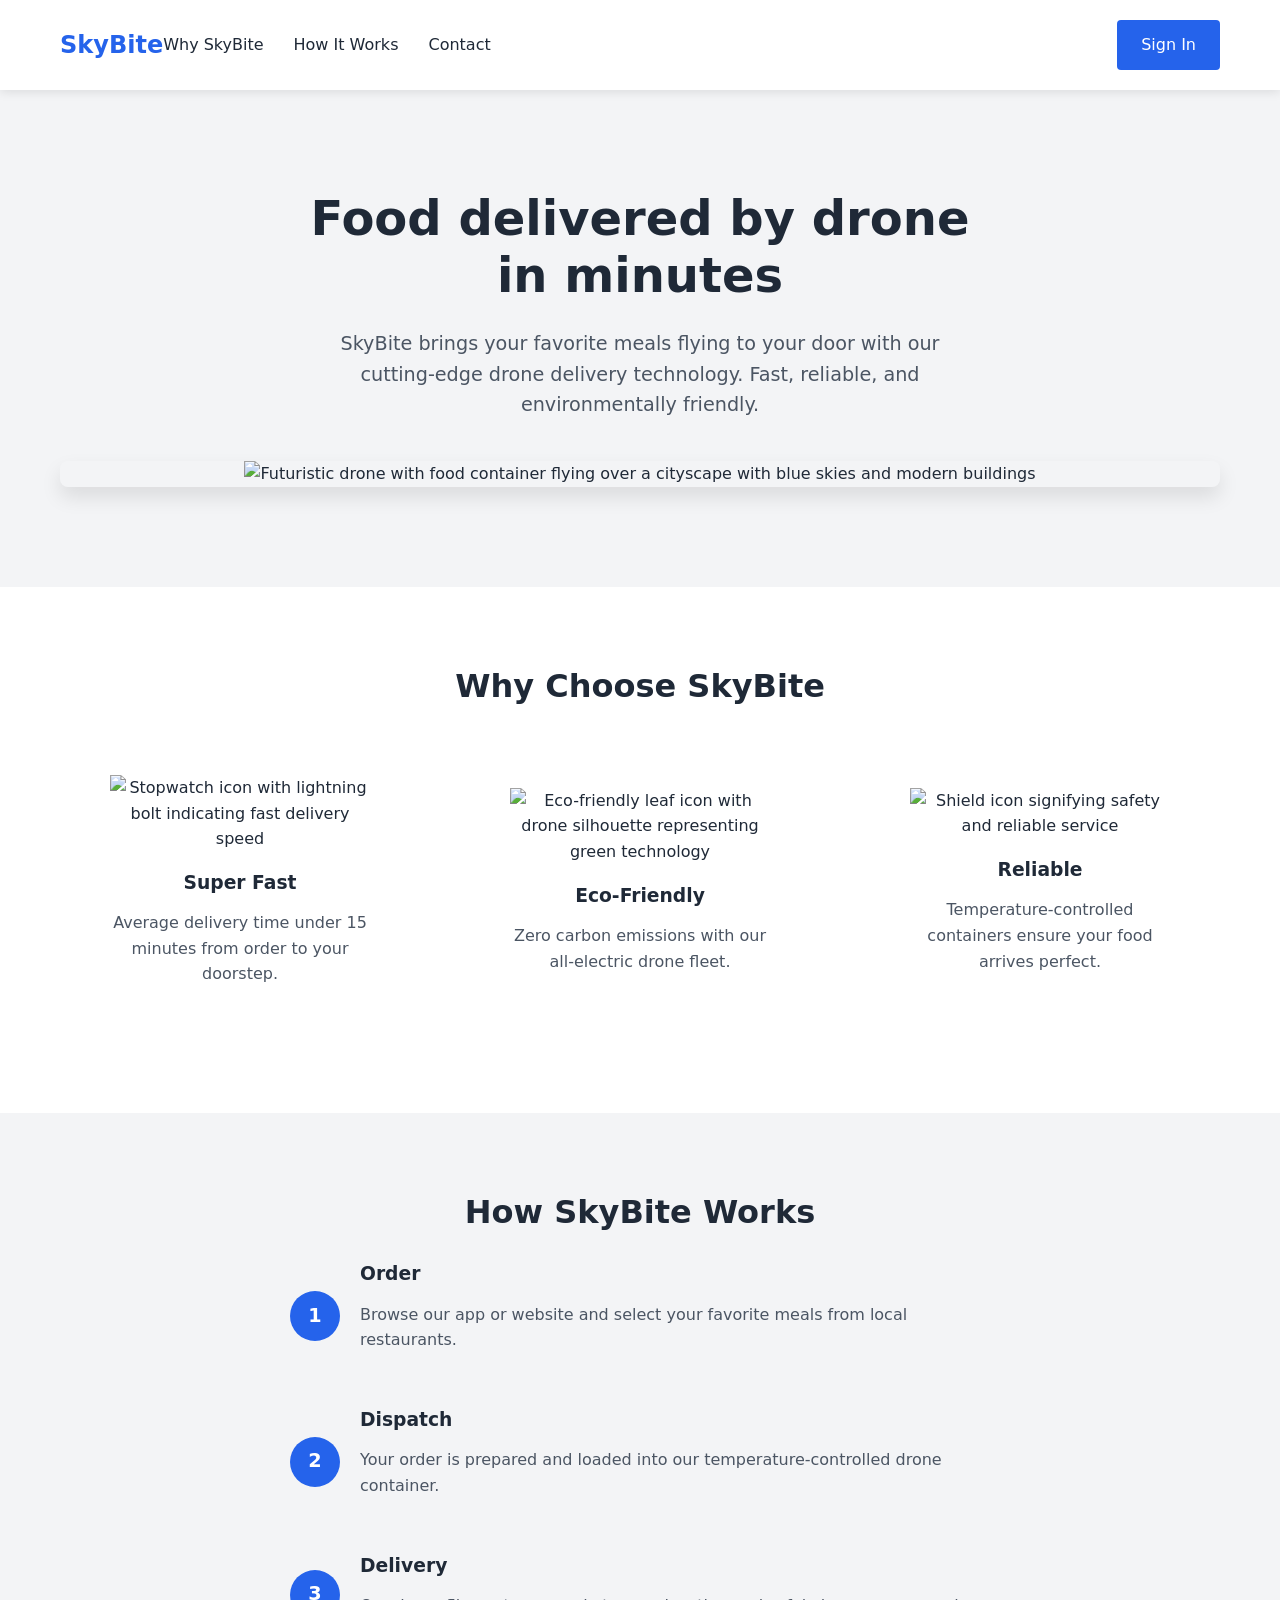
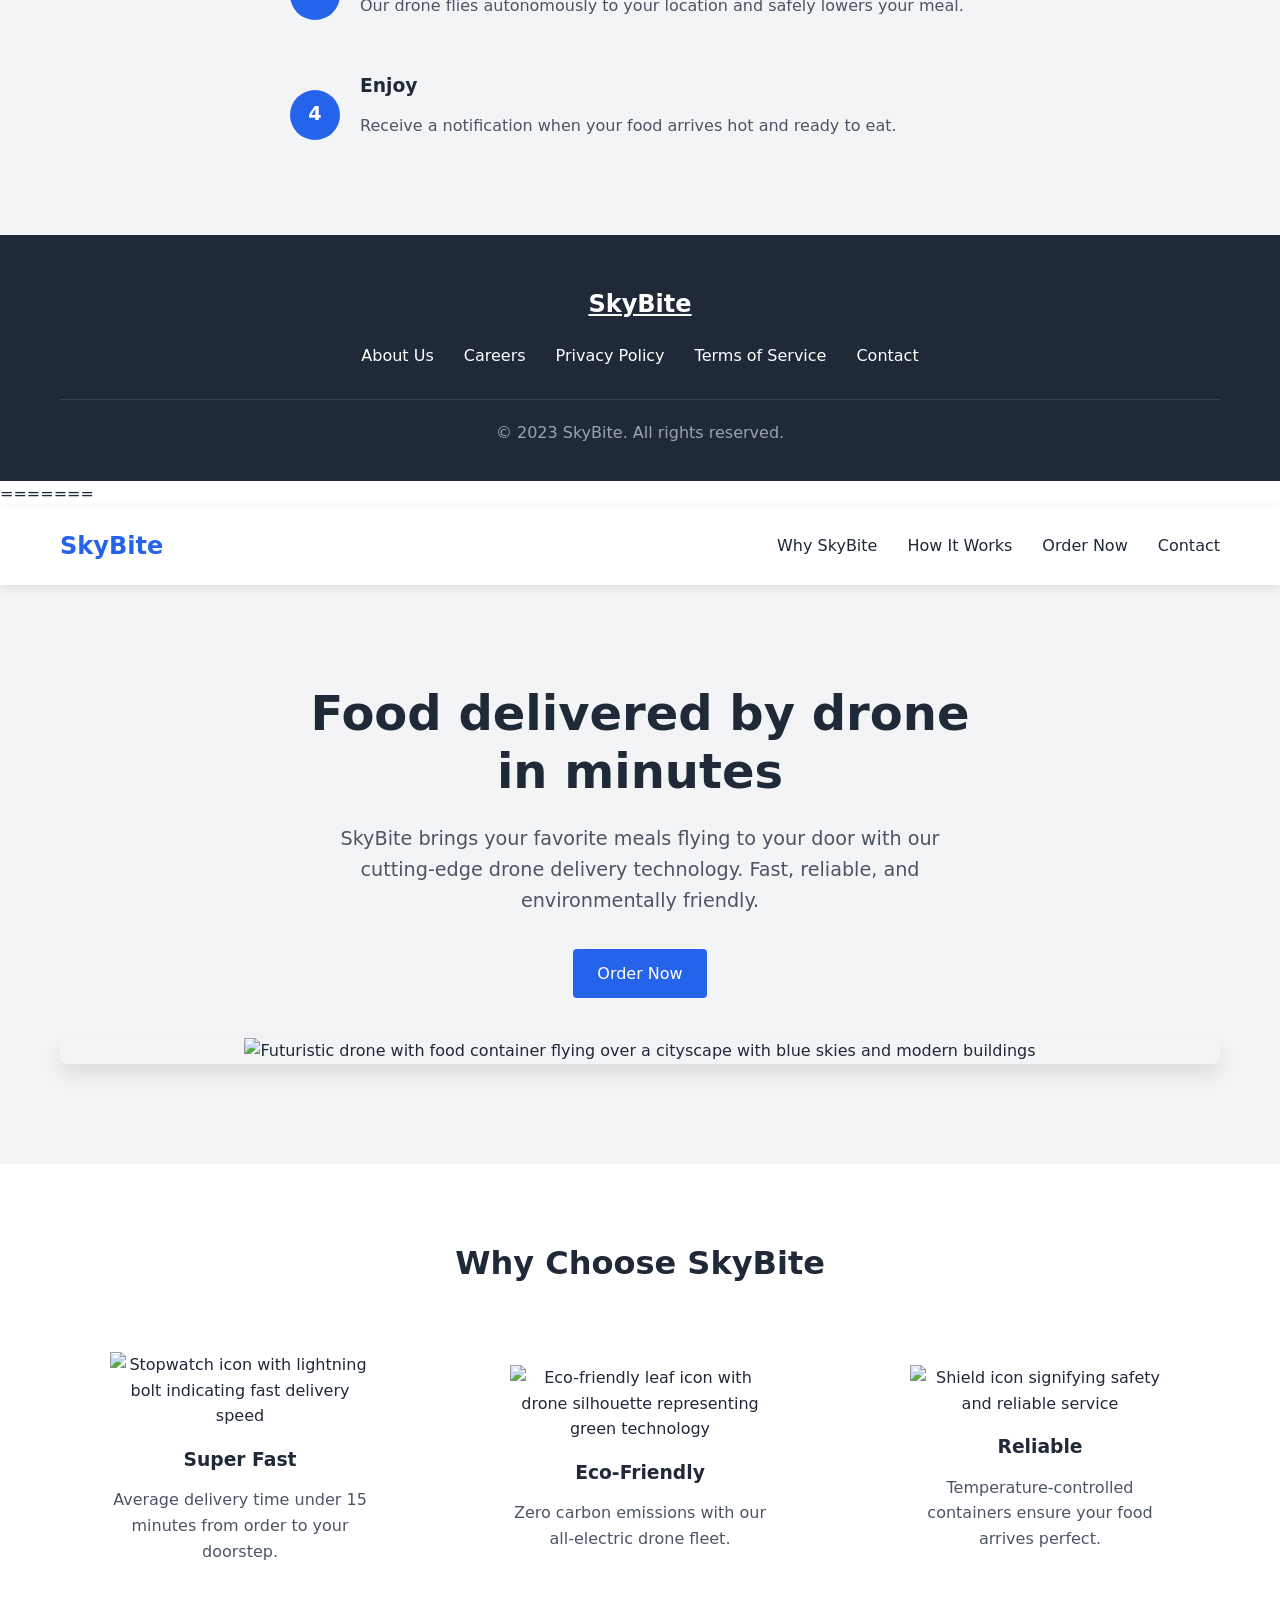
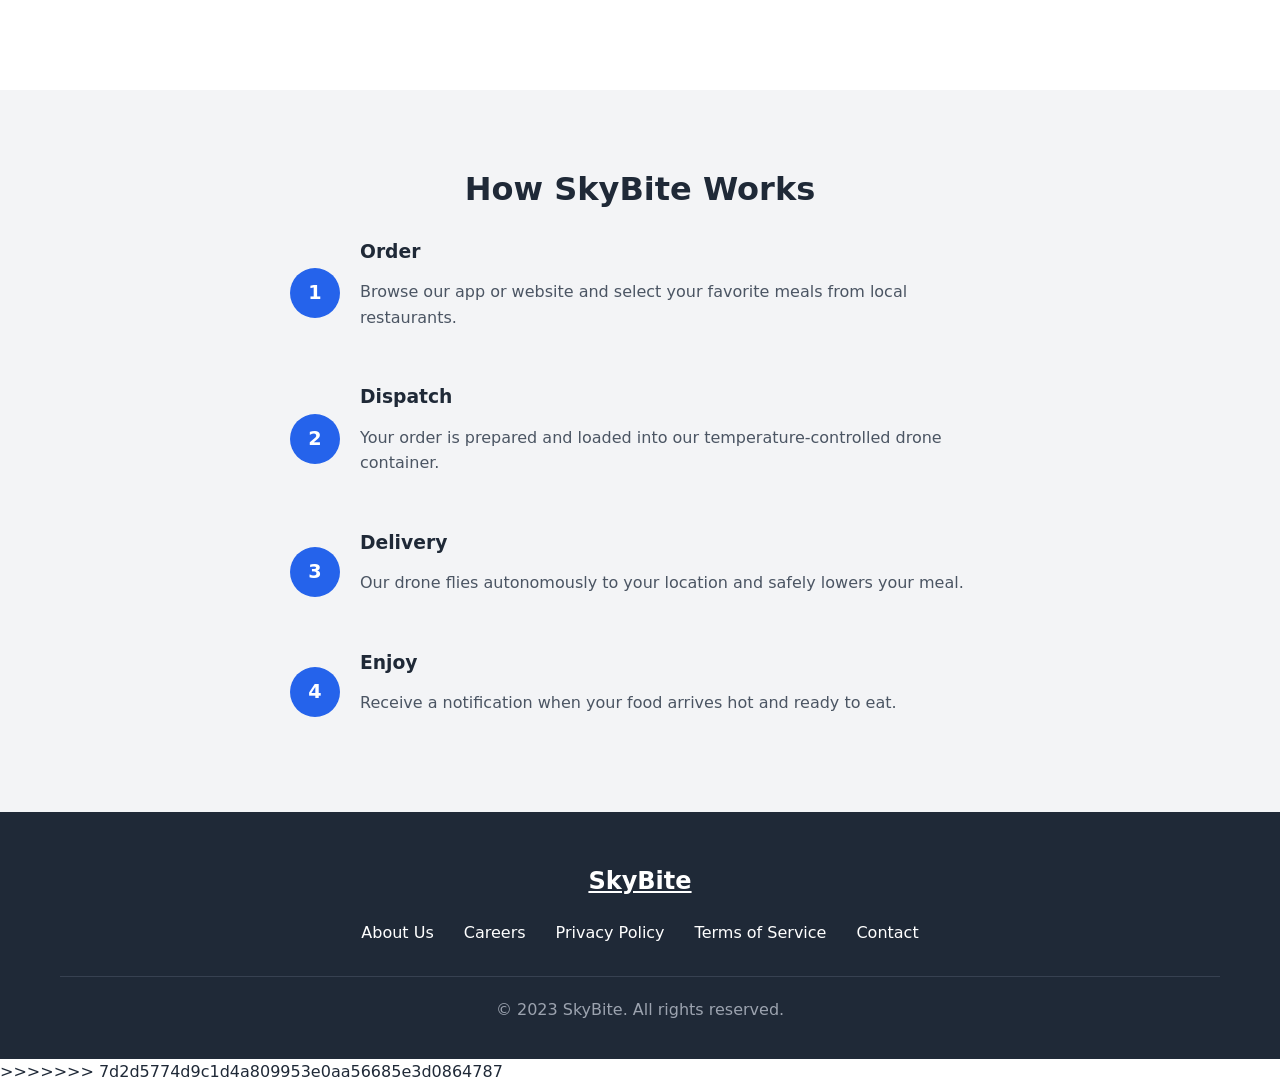
==== commit 4e9e1b08: "change: Fixing CORS issues in AuthHandler and adding debug logs in DeliveryTrackingApiHandler" ====
--- a/Customer/main.html
+++ b/Customer/main.html
@@ -1,3 +1,4 @@
+
 <!DOCTYPE html>
 <html lang="en">
 <head>
@@ -457,3 +458,446 @@
     </script>
 </body>
 </html>
+=======
+<!DOCTYPE html>
+<html lang="en">
+<head>
+    <meta charset="UTF-8">
+    <meta name="viewport" content="width=device-width, initial-scale=1.0">
+    <title>SkyBite - Drone Food Delivery</title>
+    <style>
+        /* Base Styles */
+        :root {
+            --primary: #2563eb;
+            --primary-light: #93c5fd;
+            --text: #1f2937;
+            --light: #f3f4f6;
+            --white: #ffffff;
+        }
+        
+        * {
+            margin: 0;
+            padding: 0;
+            box-sizing: border-box;
+            font-family: 'Segoe UI', system-ui, sans-serif;
+        }
+        
+        body {
+            color: var(--text);
+            line-height: 1.6;
+            background: var(--white);
+        }
+        
+        .container {
+            max-width: 1200px;
+            margin: 0 auto;
+            padding: 0 20px;
+        }
+        
+        section {
+            padding: 80px 0;
+        }
+        
+        h1, h2, h3 {
+            font-weight: 600;
+            line-height: 1.2;
+            margin-bottom: 1rem;
+        }
+        
+        h1 {
+            font-size: 2.5rem;
+        }
+        
+        h2 {
+            font-size: 2rem;
+            margin-bottom: 2rem;
+            text-align: center;
+        }
+        
+        p {
+            margin-bottom: 1rem;
+            color: #4b5563;
+        }
+        
+        .btn {
+            display: inline-block;
+            padding: 12px 24px;
+            background: var(--primary);
+            color: white;
+            text-decoration: none;
+            border-radius: 4px;
+            font-weight: 500;
+            transition: all 0.3s ease;
+            border: none;
+            cursor: pointer;
+        }
+        
+        .btn:hover {
+            background: #1d4ed8;
+            transform: translateY(-2px);
+        }
+        
+        img {
+            max-width: 100%;
+            height: auto;
+        }
+        
+        /* Header */
+        header {
+            padding: 20px 0;
+            position: sticky;
+            top: 0;
+            background: var(--white);
+            box-shadow: 0 2px 10px rgba(0,0,0,0.1);
+            z-index: 100;
+        }
+        
+        nav {
+            display: flex;
+            justify-content: space-between;
+            align-items: center;
+        }
+        
+        .logo {
+            font-size: 1.5rem;
+            font-weight: 700;
+            color: var(--primary);
+            text-decoration: none;
+        }
+        
+        .nav-links {
+            display: flex;
+            gap: 30px;
+        }
+        
+        .nav-links a {
+            text-decoration: none;
+            color: var(--text);
+            font-weight: 500;
+            transition: color 0.3s ease;
+        }
+        
+        .nav-links a:hover {
+            color: var(--primary);
+        }
+        
+        /* Hero */
+        .hero {
+            background: var(--light);
+            padding: 100px 0;
+            text-align: center;
+        }
+        
+        .hero-content {
+            max-width: 700px;
+            margin: 0 auto;
+        }
+        
+        .hero h1 {
+            font-size: 3rem;
+            margin-bottom: 1.5rem;
+        }
+        
+        .hero p {
+            font-size: 1.2rem;
+            margin-bottom: 2rem;
+            max-width: 600px;
+            margin-left: auto;
+            margin-right: auto;
+        }
+        
+        .hero-image {
+            margin-top: 40px;
+            border-radius: 8px;
+            overflow: hidden;
+            box-shadow: 0 10px 20px rgba(0,0,0,0.1);
+        }
+        
+        /* Features */
+        .features {
+            background: var(--white);
+        }
+        
+        .features-grid {
+            display: grid;
+            grid-template-columns: repeat(auto-fit, minmax(300px, 1fr));
+            gap: 40px;
+            margin-top: 40px;
+            place-items: center;
+        }
+        
+        .feature {
+            text-align: center;
+            max-width: 320px;
+            padding: 30px;
+            border-radius: 8px;
+            transition: all 0.3s ease;
+        }
+        
+        .feature:hover {
+            transform: translateY(-10px);
+            box-shadow: 0 10px 20px rgba(0,0,0,0.1);
+            transition: all 0.3s cubic-bezier(0.25, 0.8, 0.25, 1);
+        }
+        
+        /* Order confirmation styles */
+        .order-confirmation {
+            text-align: center;
+            padding: 20px;
+        }
+        
+        .confirmation-details {
+            background: var(--white);
+            padding: 20px;
+            border-radius: 8px;
+            margin: 20px 0;
+            text-align: left;
+        }
+        
+        .feature img {
+            width: 80px;
+            height: 80px;
+            margin-bottom: 20px;
+            object-fit: contain;
+        }
+        
+        /* How It Works */
+        .how-it-works {
+            background: var(--light);
+        }
+        
+        .steps {
+            display: flex;
+            flex-direction: column;
+            gap: 40px;
+            max-width: 700px;
+            margin: 0 auto;
+        }
+        
+        .step {
+            display: flex;
+            gap: 20px;
+            align-items: center;
+        }
+        
+        .step-number {
+            flex-shrink: 0;
+            width: 50px;
+            height: 50px;
+            background: var(--primary);
+            color: white;
+            border-radius: 50%;
+            display: flex;
+            align-items: center;
+            justify-content: center;
+            font-weight: 700;
+            font-size: 1.2rem;
+        }
+        
+        /* Order Form */
+        .order-form {
+            background: var(--white);
+        }
+        
+        .form-container {
+            max-width: 600px;
+            margin: 0 auto;
+            background: var(--light);
+            padding: 40px;
+            border-radius: 8px;
+            box-shadow: 0 4px 10px rgba(0,0,0,0.1);
+        }
+        
+        .form-group {
+            margin-bottom: 20px;
+        }
+        
+        label {
+            display: block;
+            margin-bottom: 8px;
+            font-weight: 500;
+        }
+        
+        input, select, textarea {
+            width: 100%;
+            padding: 12px;
+            border: 1px solid #d1d5db;
+            border-radius: 4px;
+            font-size: 1rem;
+        }
+        
+        /* Footer */
+        footer {
+            background: var(--text);
+            color: var(--white);
+            padding: 50px 0 20px;
+            text-align: center;
+        }
+        
+        .footer-logo {
+            font-size: 1.5rem;
+            font-weight: 700;
+            color: var(--white);
+            margin-bottom: 20px;
+            display: inline-block;
+        }
+        
+        .footer-links {
+            display: flex;
+            justify-content: center;
+            gap: 30px;
+            margin-bottom: 30px;
+        }
+        
+        .footer-links a {
+            color: var(--white);
+            text-decoration: none;
+        }
+        
+        .copyright {
+            color: #9ca3af;
+            padding-top: 20px;
+            border-top: 1px solid #374151;
+        }
+        
+        /* Responsive */
+        @media (max-width: 768px) {
+            .nav-links {
+                display: none;
+            }
+            
+            .hero h1 {
+                font-size: 2.2rem;
+            }
+            
+            .step {
+                flex-direction: column;
+                text-align: center;
+            }
+        }
+    </style>
+</head>
+<body>
+    <!-- Header -->
+    <header>
+        <div class="container">
+            <nav>
+                <a href="#" class="logo">SkyBite</a>
+                <div class="nav-links">
+                    <a href="#features">Why SkyBite</a>
+                    <a href="#how-it-works">How It Works</a>
+                    <a href="order.html">Order Now</a>
+                    <a href="#contact">Contact</a>
+                </div>
+            </nav>
+        </div>
+    </header>
+    
+    <!-- Hero Section -->
+    <section class="hero">
+        <div class="container">
+            <div class="hero-content">
+                <h1>Food delivered by drone in minutes</h1>
+                <p>SkyBite brings your favorite meals flying to your door with our cutting-edge drone delivery technology. Fast, reliable, and environmentally friendly.</p>
+                <a href="order.html" class="btn">Order Now</a>
+            </div>
+            <div class="hero-image">
+                <img src="https://storage.googleapis.com/workspace-0f70711f-8b4e-4d94-86f1-2a93ccde5887/image/28e00bb3-7f5a-40cc-a6dc-e4b9904aa141.png" alt="Futuristic drone with food container flying over a cityscape with blue skies and modern buildings" />
+            </div>
+        </div>
+    </section>
+    
+    <!-- Features -->
+    <section class="features" id="features">
+        <div class="container">
+            <h2>Why Choose SkyBite</h2>
+            <div class="features-grid">
+                <div class="feature">
+                    <img src="https://storage.googleapis.com/workspace-0f70711f-8b4e-4d94-86f1-2a93ccde5887/image/8b96e0a8-62e1-407e-aedf-b1dcf826ddc6.png" alt="Stopwatch icon with lightning bolt indicating fast delivery speed" />
+                    <h3>Super Fast</h3>
+                    <p>Average delivery time under 15 minutes from order to your doorstep.</p>
+                </div>
+                <div class="feature">
+                    <img src="https://storage.googleapis.com/workspace-0f70711f-8b4e-4d94-86f1-2a93ccde5887/image/9903ccdc-5a16-4ce1-a965-bad06bdf9f63.png" alt="Eco-friendly leaf icon with drone silhouette representing green technology" />
+                    <h3>Eco-Friendly</h3>
+                    <p>Zero carbon emissions with our all-electric drone fleet.</p>
+                </div>
+                <div class="feature">
+                    <img src="https://storage.googleapis.com/workspace-0f70711f-8b4e-4d94-86f1-2a93ccde5887/image/48ea9f1d-6b06-431c-a1a2-de16922166fb.png" alt="Shield icon signifying safety and reliable service" />
+                    <h3>Reliable</h3>
+                    <p>Temperature-controlled containers ensure your food arrives perfect.</p>
+                </div>
+            </div>
+        </div>
+    </section>
+    
+    <!-- How It Works -->
+    <section class="how-it-works" id="how-it-works">
+        <div class="container">
+            <h2>How SkyBite Works</h2>
+            <div class="steps">
+                <div class="step">
+                    <div class="step-number">1</div>
+                    <div>
+                        <h3>Order</h3>
+                        <p>Browse our app or website and select your favorite meals from local restaurants.</p>
+                    </div>
+                </div>
+                <div class="step">
+                    <div class="step-number">2</div>
+                    <div>
+                        <h3>Dispatch</h3>
+                        <p>Your order is prepared and loaded into our temperature-controlled drone container.</p>
+                    </div>
+                </div>
+                <div class="step">
+                    <div class="step-number">3</div>
+                    <div>
+                        <h3>Delivery</h3>
+                        <p>Our drone flies autonomously to your location and safely lowers your meal.</p>
+                    </div>
+                </div>
+                <div class="step">
+                    <div class="step-number">4</div>
+                    <div>
+                        <h3>Enjoy</h3>
+                        <p>Receive a notification when your food arrives hot and ready to eat.</p>
+                    </div>
+                </div>
+            </div>
+        </div>
+    </section>
+    
+    
+    <!-- Footer -->
+    <footer id="contact">
+        <div class="container">
+            <a href="#" class="footer-logo">SkyBite</a>
+            <div class="footer-links">
+                <a href="#">About Us</a>
+                <a href="#">Careers</a>
+                <a href="#">Privacy Policy</a>
+                <a href="#">Terms of Service</a>
+                <a href="#">Contact</a>
+            </div>
+            <p class="copyright">© 2023 SkyBite. All rights reserved.</p>
+        </div>
+    </footer>
+    
+    <script>
+        
+        
+        // Smooth scrolling for anchor links
+        document.querySelectorAll('a[href^="#"]').forEach(anchor => {
+            anchor.addEventListener('click', function(e) {
+                e.preventDefault();
+                document.querySelector(this.getAttribute('href')).scrollIntoView({
+                    behavior: 'smooth'
+                });
+            });
+        });
+    </script>
+</body>
+</html>
+
+>>>>>>> 7d2d5774d9c1d4a809953e0aa56685e3d0864787
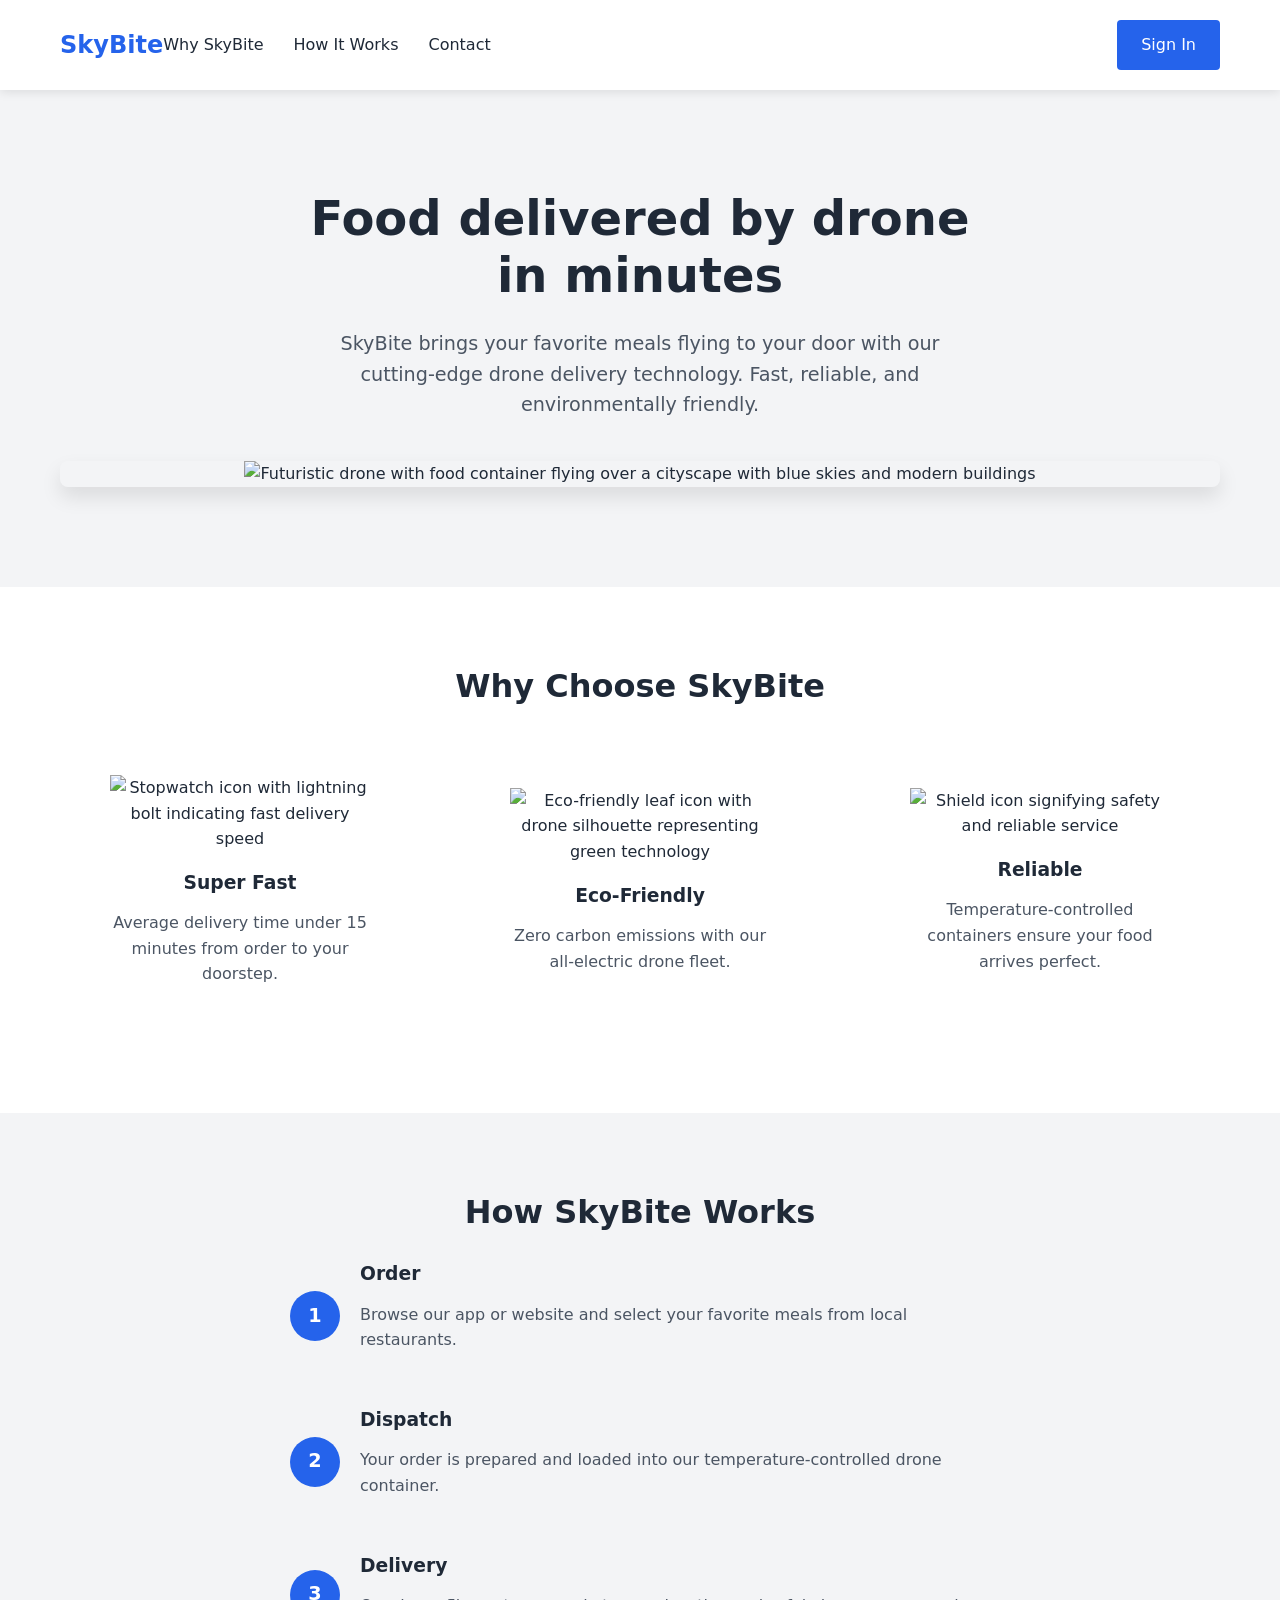
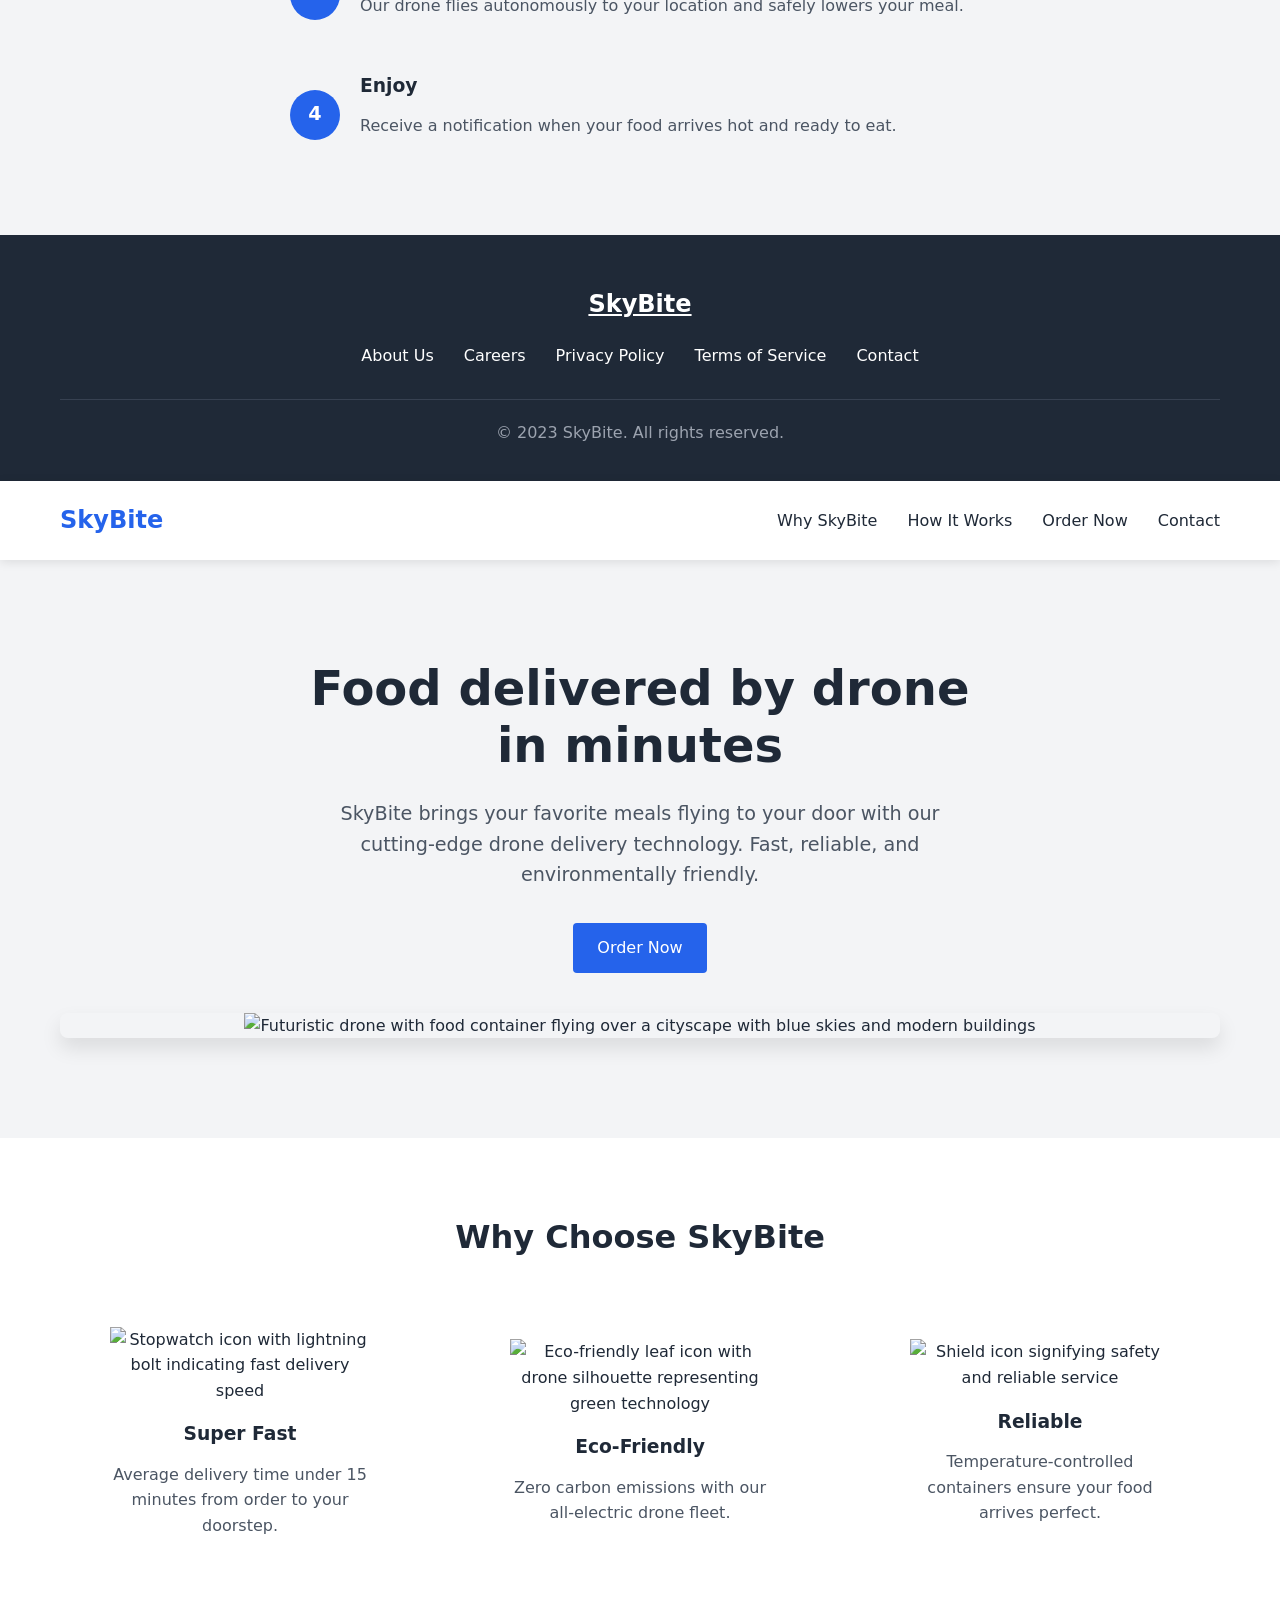
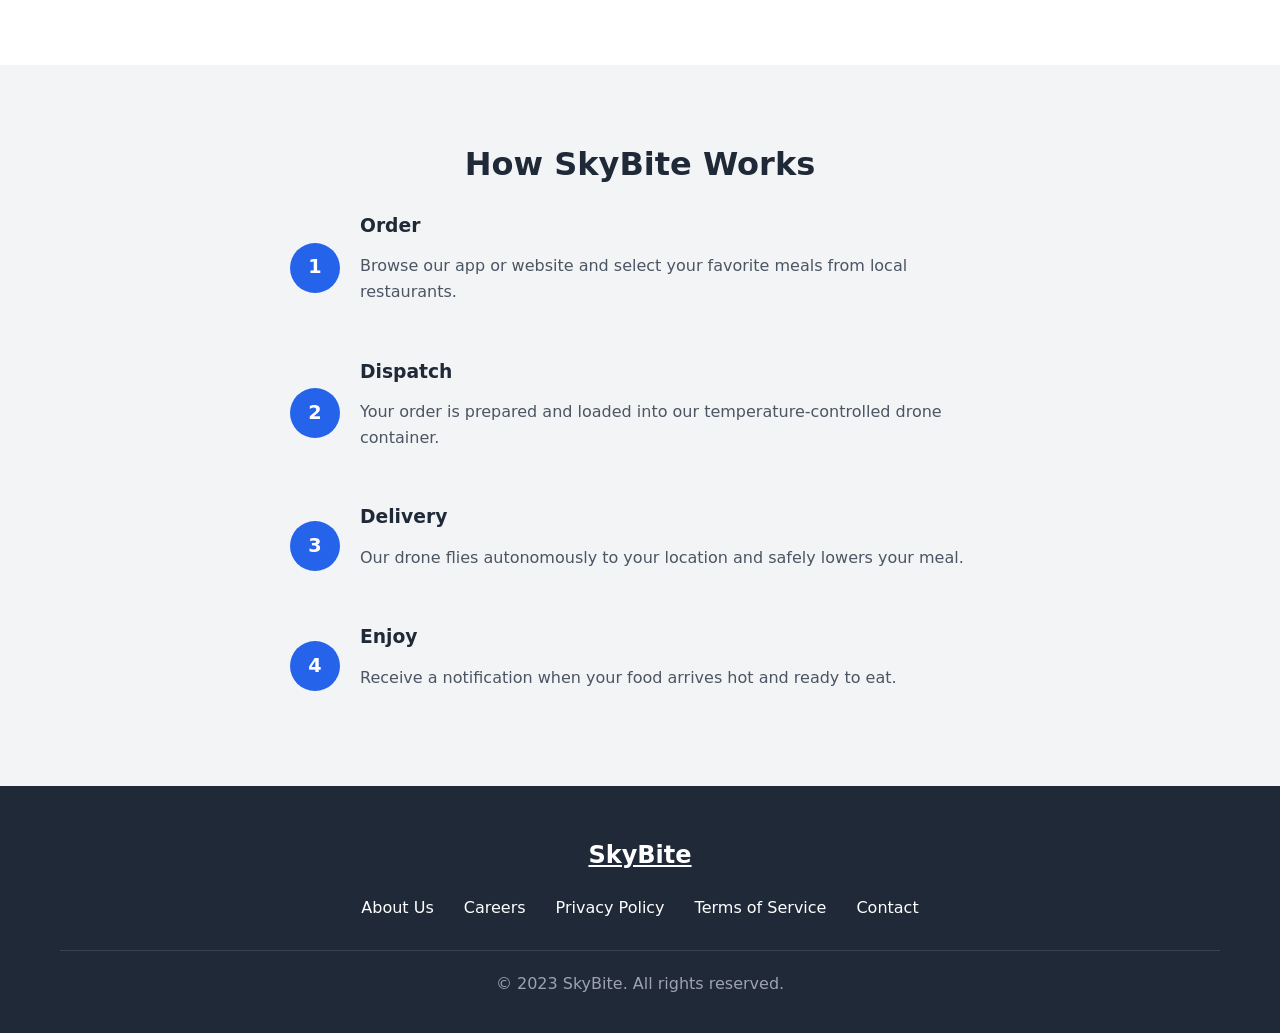
==== commit ce333517: "Merge branch 'main' into backend-dev-zul" ====
--- a/Customer/main.html
+++ b/Customer/main.html
@@ -1,3 +1,462 @@
+<!DOCTYPE html>
+<html lang="en">
+<head>
+    <meta charset="UTF-8">
+    <meta name="viewport" content="width=device-width, initial-scale=1.0">
+    <title>SkyBite - Drone Food Delivery</title>
+    <style>
+        /* Base Styles */
+        :root {
+            --primary: #2563eb;
+            --primary-light: #93c5fd;
+            --text: #1f2937;
+            --light: #f3f4f6;
+            --white: #ffffff;
+        }
+        
+        * {
+            margin: 0;
+            padding: 0;
+            box-sizing: border-box;
+            font-family: 'Segoe UI', system-ui, sans-serif;
+        }
+        
+        body {
+            color: var(--text);
+            line-height: 1.6;
+            background: var(--white);
+        }
+        
+        .container {
+            max-width: 1200px;
+            margin: 0 auto;
+            padding: 0 20px;
+        }
+        
+        section {
+            padding: 80px 0;
+        }
+        
+        h1, h2, h3 {
+            font-weight: 600;
+            line-height: 1.2;
+            margin-bottom: 1rem;
+        }
+        
+        h1 {
+            font-size: 2.5rem;
+        }
+        
+        h2 {
+            font-size: 2rem;
+            margin-bottom: 2rem;
+            text-align: center;
+        }
+        
+        p {
+            margin-bottom: 1rem;
+            color: #4b5563;
+        }
+        
+        .btn {
+            display: inline-block;
+            padding: 12px 24px;
+            background: var(--primary);
+            color: white;
+            text-decoration: none;
+            border-radius: 4px;
+            font-weight: 500;
+            transition: all 0.3s ease;
+            border: none;
+            cursor: pointer;
+        }
+        
+        .btn:hover {
+            background: #1d4ed8;
+            transform: translateY(-2px);
+        }
+        
+        img {
+            max-width: 100%;
+            height: auto;
+        }
+        
+        /* Header */
+        header {
+            padding: 20px 0;
+            position: sticky;
+            top: 0;
+            background: var(--white);
+            box-shadow: 0 2px 10px rgba(0,0,0,0.1);
+            z-index: 100;
+        }
+        
+        nav {
+            display: flex;
+            justify-content: space-between;
+            align-items: center;
+        }
+        
+        .logo {
+            font-size: 1.5rem;
+            font-weight: 700;
+            color: var(--primary);
+            text-decoration: none;
+        }
+        
+        .nav-links {
+            display: flex;
+            gap: 30px;
+        }
+        
+        .nav-links a {
+            text-decoration: none;
+            color: var(--text);
+            font-weight: 500;
+            transition: color 0.3s ease;
+        }
+        
+        .nav-links a:hover {
+            color: var(--primary);
+        }
+
+        .sign-in {
+            margin-left: auto; /* Pushes the button to the right */
+        }
+
+        .sign-in a {
+            background: var(--primary);
+            padding: 12px 24px;
+            border-radius: 4px;
+            color: white;
+            text-decoration: none;
+            font-weight: 500;
+            transition: all 0.3s ease;
+        }
+
+        .sign-in a:hover {
+            background: #1d4ed8;
+        }
+        
+        /* Hero */
+        .hero {
+            background: var(--light);
+            padding: 100px 0;
+            text-align: center;
+        }
+        
+        .hero-content {
+            max-width: 700px;
+            margin: 0 auto;
+        }
+        
+        .hero h1 {
+            font-size: 3rem;
+            margin-bottom: 1.5rem;
+        }
+        
+        .hero p {
+            font-size: 1.2rem;
+            margin-bottom: 2rem;
+            max-width: 600px;
+            margin-left: auto;
+            margin-right: auto;
+        }
+        
+        .hero-image {
+            margin-top: 40px;
+            border-radius: 8px;
+            overflow: hidden;
+            box-shadow: 0 10px 20px rgba(0,0,0,0.1);
+        }
+        
+        /* Features */
+        .features {
+            background: var(--white);
+        }
+        
+        .features-grid {
+            display: grid;
+            grid-template-columns: repeat(auto-fit, minmax(300px, 1fr));
+            gap: 40px;
+            margin-top: 40px;
+            place-items: center;
+        }
+        
+        .feature {
+            text-align: center;
+            max-width: 320px;
+            padding: 30px;
+            border-radius: 8px;
+            transition: all 0.3s ease;
+        }
+        
+        .feature:hover {
+            transform: translateY(-10px);
+            box-shadow: 0 10px 20px rgba(0,0,0,0.1);
+            transition: all 0.3s cubic-bezier(0.25, 0.8, 0.25, 1);
+        }
+        
+        /* Order confirmation styles */
+        .order-confirmation {
+            text-align: center;
+            padding: 20px;
+        }
+        
+        .confirmation-details {
+            background: var(--white);
+            padding: 20px;
+            border-radius: 8px;
+            margin: 20px 0;
+            text-align: left;
+        }
+        
+        .feature img {
+            width: 80px;
+            height: 80px;
+            margin-bottom: 20px;
+            object-fit: contain;
+        }
+        
+        /* How It Works */
+        .how-it-works {
+            background: var(--light);
+        }
+        
+        .steps {
+            display: flex;
+            flex-direction: column;
+            gap: 40px;
+            max-width: 700px;
+            margin: 0 auto;
+        }
+        
+        .step {
+            display: flex;
+            gap: 20px;
+            align-items: center;
+        }
+        
+        .step-number {
+            flex-shrink: 0;
+            width: 50px;
+            height: 50px;
+            background: var(--primary);
+            color: white;
+            border-radius: 50%;
+            display: flex;
+            align-items: center;
+            justify-content: center;
+            font-weight: 700;
+            font-size: 1.2rem;
+        }
+        
+        /* Order Form */
+        .order-form {
+            background: var(--white);
+        }
+        
+        .form-container {
+            max-width: 600px;
+            margin: 0 auto;
+            background: var(--light);
+            padding: 40px;
+            border-radius: 8px;
+            box-shadow: 0 4px 10px rgba(0,0,0,0.1);
+        }
+        
+        .form-group {
+            margin-bottom: 20px;
+        }
+        
+        label {
+            display: block;
+            margin-bottom: 8px;
+            font-weight: 500;
+        }
+        
+        input, select, textarea {
+            width: 100%;
+            padding: 12px;
+            border: 1px solid #d1d5db;
+            border-radius: 4px;
+            font-size: 1rem;
+        }
+        
+        /* Footer */
+        footer {
+            background: var(--text);
+            color: var(--white);
+            padding: 50px 0 20px;
+            text-align: center;
+        }
+        
+        .footer-logo {
+            font-size: 1.5rem;
+            font-weight: 700;
+            color: var(--white);
+            margin-bottom: 20px;
+            display: inline-block;
+        }
+        
+        .footer-links {
+            display: flex;
+            justify-content: center;
+            gap: 30px;
+            margin-bottom: 30px;
+        }
+        
+        .footer-links a {
+            color: var(--white);
+            text-decoration: none;
+        }
+        
+        .copyright {
+            color: #9ca3af;
+            padding-top: 20px;
+            border-top: 1px solid #374151;
+        }
+        
+        /* Responsive */
+        @media (max-width: 768px) {
+            .nav-links {
+                display: none;
+            }
+            
+            .hero h1 {
+                font-size: 2.2rem;
+            }
+            
+            .step {
+                flex-direction: column;
+                text-align: center;
+            }
+        }
+    </style>
+</head>
+<body>
+    <!-- Header -->
+    <header>
+        <div class="container">
+            <nav>
+                <a href="#" class="logo">SkyBite</a>
+                <div class="nav-links">
+                    <a href="#features">Why SkyBite</a>
+                    <a href="#how-it-works">How It Works</a>
+                    <a href="#contact">Contact</a>
+                </div>
+                <div class="sign-in">
+                <a href="login.html" class="btn">Sign In</a>
+
+</div>
+
+            </nav>
+        </div>
+    </header>
+    
+    <!-- Hero Section -->
+    <section class="hero">
+        <div class="container">
+            <div class="hero-content">
+                <h1>Food delivered by drone in minutes</h1>
+                <p>SkyBite brings your favorite meals flying to your door with our cutting-edge drone delivery technology. Fast, reliable, and environmentally friendly.</p>
+            </div>
+            <div class="hero-image">
+                <img src="https://storage.googleapis.com/workspace-0f70711f-8b4e-4d94-86f1-2a93ccde5887/image/28e00bb3-7f5a-40cc-a6dc-e4b9904aa141.png" alt="Futuristic drone with food container flying over a cityscape with blue skies and modern buildings" />
+            </div>
+        </div>
+    </section>
+    
+    <!-- Features -->
+    <section class="features" id="features">
+        <div class="container">
+            <h2>Why Choose SkyBite</h2>
+            <div class="features-grid">
+                <div class="feature">
+                    <img src="https://storage.googleapis.com/workspace-0f70711f-8b4e-4d94-86f1-2a93ccde5887/image/8b96e0a8-62e1-407e-aedf-b1dcf826ddc6.png" alt="Stopwatch icon with lightning bolt indicating fast delivery speed" />
+                    <h3>Super Fast</h3>
+                    <p>Average delivery time under 15 minutes from order to your doorstep.</p>
+                </div>
+                <div class="feature">
+                    <img src="https://storage.googleapis.com/workspace-0f70711f-8b4e-4d94-86f1-2a93ccde5887/image/9903ccdc-5a16-4ce1-a965-bad06bdf9f63.png" alt="Eco-friendly leaf icon with drone silhouette representing green technology" />
+                    <h3>Eco-Friendly</h3>
+                    <p>Zero carbon emissions with our all-electric drone fleet.</p>
+                </div>
+                <div class="feature">
+                    <img src="https://storage.googleapis.com/workspace-0f70711f-8b4e-4d94-86f1-2a93ccde5887/image/48ea9f1d-6b06-431c-a1a2-de16922166fb.png" alt="Shield icon signifying safety and reliable service" />
+                    <h3>Reliable</h3>
+                    <p>Temperature-controlled containers ensure your food arrives perfect.</p>
+                </div>
+            </div>
+        </div>
+    </section>
+    
+    <!-- How It Works -->
+    <section class="how-it-works" id="how-it-works">
+        <div class="container">
+            <h2>How SkyBite Works</h2>
+            <div class="steps">
+                <div class="step">
+                    <div class="step-number">1</div>
+                    <div>
+                        <h3>Order</h3>
+                        <p>Browse our app or website and select your favorite meals from local restaurants.</p>
+                    </div>
+                </div>
+                <div class="step">
+                    <div class="step-number">2</div>
+                    <div>
+                        <h3>Dispatch</h3>
+                        <p>Your order is prepared and loaded into our temperature-controlled drone container.</p>
+                    </div>
+                </div>
+                <div class="step">
+                    <div class="step-number">3</div>
+                    <div>
+                        <h3>Delivery</h3>
+                        <p>Our drone flies autonomously to your location and safely lowers your meal.</p>
+                    </div>
+                </div>
+                <div class="step">
+                    <div class="step-number">4</div>
+                    <div>
+                        <h3>Enjoy</h3>
+                        <p>Receive a notification when your food arrives hot and ready to eat.</p>
+                    </div>
+                </div>
+            </div>
+        </div>
+    </section>
+    
+    
+    <!-- Footer -->
+    <footer id="contact">
+        <div class="container">
+            <a href="#" class="footer-logo">SkyBite</a>
+            <div class="footer-links">
+                <a href="#">About Us</a>
+                <a href="#">Careers</a>
+                <a href="#">Privacy Policy</a>
+                <a href="#">Terms of Service</a>
+                <a href="#">Contact</a>
+            </div>
+            <p class="copyright">© 2023 SkyBite. All rights reserved.</p>
+        </div>
+    </footer>
+    
+    <script>
+        // Smooth scrolling for anchor links
+        document.querySelectorAll('a[href^="#"]').forEach(anchor => {
+            anchor.addEventListener('click', function(e) {
+                e.preventDefault();
+                document.querySelector(this.getAttribute('href')).scrollIntoView({
+                    behavior: 'smooth'
+                });
+            });
+        });
+    </script>
+</body>
+</html>
 
 <!DOCTYPE html>
 <html lang="en">
@@ -120,24 +579,6 @@
         .nav-links a:hover {
             color: var(--primary);
         }
-
-        .sign-in {
-            margin-left: auto; /* Pushes the button to the right */
-        }
-
-        .sign-in a {
-            background: var(--primary);
-            padding: 12px 24px;
-            border-radius: 4px;
-            color: white;
-            text-decoration: none;
-            font-weight: 500;
-            transition: all 0.3s ease;
-        }
-
-        .sign-in a:hover {
-            background: #1d4ed8;
-        }
         
         /* Hero */
         .hero {
@@ -344,13 +785,9 @@
                 <div class="nav-links">
                     <a href="#features">Why SkyBite</a>
                     <a href="#how-it-works">How It Works</a>
+                    <a href="order.html">Order Now</a>
                     <a href="#contact">Contact</a>
                 </div>
-                <div class="sign-in">
-                <a href="login.html" class="btn">Sign In</a>
-
-</div>
-
             </nav>
         </div>
     </header>
@@ -361,6 +798,7 @@
             <div class="hero-content">
                 <h1>Food delivered by drone in minutes</h1>
                 <p>SkyBite brings your favorite meals flying to your door with our cutting-edge drone delivery technology. Fast, reliable, and environmentally friendly.</p>
+                <a href="order.html" class="btn">Order Now</a>
             </div>
             <div class="hero-image">
                 <img src="https://storage.googleapis.com/workspace-0f70711f-8b4e-4d94-86f1-2a93ccde5887/image/28e00bb3-7f5a-40cc-a6dc-e4b9904aa141.png" alt="Futuristic drone with food container flying over a cityscape with blue skies and modern buildings" />
@@ -446,6 +884,8 @@
     </footer>
     
     <script>
+        
+        
         // Smooth scrolling for anchor links
         document.querySelectorAll('a[href^="#"]').forEach(anchor => {
             anchor.addEventListener('click', function(e) {
@@ -458,446 +898,3 @@
     </script>
 </body>
 </html>
-=======
-<!DOCTYPE html>
-<html lang="en">
-<head>
-    <meta charset="UTF-8">
-    <meta name="viewport" content="width=device-width, initial-scale=1.0">
-    <title>SkyBite - Drone Food Delivery</title>
-    <style>
-        /* Base Styles */
-        :root {
-            --primary: #2563eb;
-            --primary-light: #93c5fd;
-            --text: #1f2937;
-            --light: #f3f4f6;
-            --white: #ffffff;
-        }
-        
-        * {
-            margin: 0;
-            padding: 0;
-            box-sizing: border-box;
-            font-family: 'Segoe UI', system-ui, sans-serif;
-        }
-        
-        body {
-            color: var(--text);
-            line-height: 1.6;
-            background: var(--white);
-        }
-        
-        .container {
-            max-width: 1200px;
-            margin: 0 auto;
-            padding: 0 20px;
-        }
-        
-        section {
-            padding: 80px 0;
-        }
-        
-        h1, h2, h3 {
-            font-weight: 600;
-            line-height: 1.2;
-            margin-bottom: 1rem;
-        }
-        
-        h1 {
-            font-size: 2.5rem;
-        }
-        
-        h2 {
-            font-size: 2rem;
-            margin-bottom: 2rem;
-            text-align: center;
-        }
-        
-        p {
-            margin-bottom: 1rem;
-            color: #4b5563;
-        }
-        
-        .btn {
-            display: inline-block;
-            padding: 12px 24px;
-            background: var(--primary);
-            color: white;
-            text-decoration: none;
-            border-radius: 4px;
-            font-weight: 500;
-            transition: all 0.3s ease;
-            border: none;
-            cursor: pointer;
-        }
-        
-        .btn:hover {
-            background: #1d4ed8;
-            transform: translateY(-2px);
-        }
-        
-        img {
-            max-width: 100%;
-            height: auto;
-        }
-        
-        /* Header */
-        header {
-            padding: 20px 0;
-            position: sticky;
-            top: 0;
-            background: var(--white);
-            box-shadow: 0 2px 10px rgba(0,0,0,0.1);
-            z-index: 100;
-        }
-        
-        nav {
-            display: flex;
-            justify-content: space-between;
-            align-items: center;
-        }
-        
-        .logo {
-            font-size: 1.5rem;
-            font-weight: 700;
-            color: var(--primary);
-            text-decoration: none;
-        }
-        
-        .nav-links {
-            display: flex;
-            gap: 30px;
-        }
-        
-        .nav-links a {
-            text-decoration: none;
-            color: var(--text);
-            font-weight: 500;
-            transition: color 0.3s ease;
-        }
-        
-        .nav-links a:hover {
-            color: var(--primary);
-        }
-        
-        /* Hero */
-        .hero {
-            background: var(--light);
-            padding: 100px 0;
-            text-align: center;
-        }
-        
-        .hero-content {
-            max-width: 700px;
-            margin: 0 auto;
-        }
-        
-        .hero h1 {
-            font-size: 3rem;
-            margin-bottom: 1.5rem;
-        }
-        
-        .hero p {
-            font-size: 1.2rem;
-            margin-bottom: 2rem;
-            max-width: 600px;
-            margin-left: auto;
-            margin-right: auto;
-        }
-        
-        .hero-image {
-            margin-top: 40px;
-            border-radius: 8px;
-            overflow: hidden;
-            box-shadow: 0 10px 20px rgba(0,0,0,0.1);
-        }
-        
-        /* Features */
-        .features {
-            background: var(--white);
-        }
-        
-        .features-grid {
-            display: grid;
-            grid-template-columns: repeat(auto-fit, minmax(300px, 1fr));
-            gap: 40px;
-            margin-top: 40px;
-            place-items: center;
-        }
-        
-        .feature {
-            text-align: center;
-            max-width: 320px;
-            padding: 30px;
-            border-radius: 8px;
-            transition: all 0.3s ease;
-        }
-        
-        .feature:hover {
-            transform: translateY(-10px);
-            box-shadow: 0 10px 20px rgba(0,0,0,0.1);
-            transition: all 0.3s cubic-bezier(0.25, 0.8, 0.25, 1);
-        }
-        
-        /* Order confirmation styles */
-        .order-confirmation {
-            text-align: center;
-            padding: 20px;
-        }
-        
-        .confirmation-details {
-            background: var(--white);
-            padding: 20px;
-            border-radius: 8px;
-            margin: 20px 0;
-            text-align: left;
-        }
-        
-        .feature img {
-            width: 80px;
-            height: 80px;
-            margin-bottom: 20px;
-            object-fit: contain;
-        }
-        
-        /* How It Works */
-        .how-it-works {
-            background: var(--light);
-        }
-        
-        .steps {
-            display: flex;
-            flex-direction: column;
-            gap: 40px;
-            max-width: 700px;
-            margin: 0 auto;
-        }
-        
-        .step {
-            display: flex;
-            gap: 20px;
-            align-items: center;
-        }
-        
-        .step-number {
-            flex-shrink: 0;
-            width: 50px;
-            height: 50px;
-            background: var(--primary);
-            color: white;
-            border-radius: 50%;
-            display: flex;
-            align-items: center;
-            justify-content: center;
-            font-weight: 700;
-            font-size: 1.2rem;
-        }
-        
-        /* Order Form */
-        .order-form {
-            background: var(--white);
-        }
-        
-        .form-container {
-            max-width: 600px;
-            margin: 0 auto;
-            background: var(--light);
-            padding: 40px;
-            border-radius: 8px;
-            box-shadow: 0 4px 10px rgba(0,0,0,0.1);
-        }
-        
-        .form-group {
-            margin-bottom: 20px;
-        }
-        
-        label {
-            display: block;
-            margin-bottom: 8px;
-            font-weight: 500;
-        }
-        
-        input, select, textarea {
-            width: 100%;
-            padding: 12px;
-            border: 1px solid #d1d5db;
-            border-radius: 4px;
-            font-size: 1rem;
-        }
-        
-        /* Footer */
-        footer {
-            background: var(--text);
-            color: var(--white);
-            padding: 50px 0 20px;
-            text-align: center;
-        }
-        
-        .footer-logo {
-            font-size: 1.5rem;
-            font-weight: 700;
-            color: var(--white);
-            margin-bottom: 20px;
-            display: inline-block;
-        }
-        
-        .footer-links {
-            display: flex;
-            justify-content: center;
-            gap: 30px;
-            margin-bottom: 30px;
-        }
-        
-        .footer-links a {
-            color: var(--white);
-            text-decoration: none;
-        }
-        
-        .copyright {
-            color: #9ca3af;
-            padding-top: 20px;
-            border-top: 1px solid #374151;
-        }
-        
-        /* Responsive */
-        @media (max-width: 768px) {
-            .nav-links {
-                display: none;
-            }
-            
-            .hero h1 {
-                font-size: 2.2rem;
-            }
-            
-            .step {
-                flex-direction: column;
-                text-align: center;
-            }
-        }
-    </style>
-</head>
-<body>
-    <!-- Header -->
-    <header>
-        <div class="container">
-            <nav>
-                <a href="#" class="logo">SkyBite</a>
-                <div class="nav-links">
-                    <a href="#features">Why SkyBite</a>
-                    <a href="#how-it-works">How It Works</a>
-                    <a href="order.html">Order Now</a>
-                    <a href="#contact">Contact</a>
-                </div>
-            </nav>
-        </div>
-    </header>
-    
-    <!-- Hero Section -->
-    <section class="hero">
-        <div class="container">
-            <div class="hero-content">
-                <h1>Food delivered by drone in minutes</h1>
-                <p>SkyBite brings your favorite meals flying to your door with our cutting-edge drone delivery technology. Fast, reliable, and environmentally friendly.</p>
-                <a href="order.html" class="btn">Order Now</a>
-            </div>
-            <div class="hero-image">
-                <img src="https://storage.googleapis.com/workspace-0f70711f-8b4e-4d94-86f1-2a93ccde5887/image/28e00bb3-7f5a-40cc-a6dc-e4b9904aa141.png" alt="Futuristic drone with food container flying over a cityscape with blue skies and modern buildings" />
-            </div>
-        </div>
-    </section>
-    
-    <!-- Features -->
-    <section class="features" id="features">
-        <div class="container">
-            <h2>Why Choose SkyBite</h2>
-            <div class="features-grid">
-                <div class="feature">
-                    <img src="https://storage.googleapis.com/workspace-0f70711f-8b4e-4d94-86f1-2a93ccde5887/image/8b96e0a8-62e1-407e-aedf-b1dcf826ddc6.png" alt="Stopwatch icon with lightning bolt indicating fast delivery speed" />
-                    <h3>Super Fast</h3>
-                    <p>Average delivery time under 15 minutes from order to your doorstep.</p>
-                </div>
-                <div class="feature">
-                    <img src="https://storage.googleapis.com/workspace-0f70711f-8b4e-4d94-86f1-2a93ccde5887/image/9903ccdc-5a16-4ce1-a965-bad06bdf9f63.png" alt="Eco-friendly leaf icon with drone silhouette representing green technology" />
-                    <h3>Eco-Friendly</h3>
-                    <p>Zero carbon emissions with our all-electric drone fleet.</p>
-                </div>
-                <div class="feature">
-                    <img src="https://storage.googleapis.com/workspace-0f70711f-8b4e-4d94-86f1-2a93ccde5887/image/48ea9f1d-6b06-431c-a1a2-de16922166fb.png" alt="Shield icon signifying safety and reliable service" />
-                    <h3>Reliable</h3>
-                    <p>Temperature-controlled containers ensure your food arrives perfect.</p>
-                </div>
-            </div>
-        </div>
-    </section>
-    
-    <!-- How It Works -->
-    <section class="how-it-works" id="how-it-works">
-        <div class="container">
-            <h2>How SkyBite Works</h2>
-            <div class="steps">
-                <div class="step">
-                    <div class="step-number">1</div>
-                    <div>
-                        <h3>Order</h3>
-                        <p>Browse our app or website and select your favorite meals from local restaurants.</p>
-                    </div>
-                </div>
-                <div class="step">
-                    <div class="step-number">2</div>
-                    <div>
-                        <h3>Dispatch</h3>
-                        <p>Your order is prepared and loaded into our temperature-controlled drone container.</p>
-                    </div>
-                </div>
-                <div class="step">
-                    <div class="step-number">3</div>
-                    <div>
-                        <h3>Delivery</h3>
-                        <p>Our drone flies autonomously to your location and safely lowers your meal.</p>
-                    </div>
-                </div>
-                <div class="step">
-                    <div class="step-number">4</div>
-                    <div>
-                        <h3>Enjoy</h3>
-                        <p>Receive a notification when your food arrives hot and ready to eat.</p>
-                    </div>
-                </div>
-            </div>
-        </div>
-    </section>
-    
-    
-    <!-- Footer -->
-    <footer id="contact">
-        <div class="container">
-            <a href="#" class="footer-logo">SkyBite</a>
-            <div class="footer-links">
-                <a href="#">About Us</a>
-                <a href="#">Careers</a>
-                <a href="#">Privacy Policy</a>
-                <a href="#">Terms of Service</a>
-                <a href="#">Contact</a>
-            </div>
-            <p class="copyright">© 2023 SkyBite. All rights reserved.</p>
-        </div>
-    </footer>
-    
-    <script>
-        
-        
-        // Smooth scrolling for anchor links
-        document.querySelectorAll('a[href^="#"]').forEach(anchor => {
-            anchor.addEventListener('click', function(e) {
-                e.preventDefault();
-                document.querySelector(this.getAttribute('href')).scrollIntoView({
-                    behavior: 'smooth'
-                });
-            });
-        });
-    </script>
-</body>
-</html>
-
->>>>>>> 7d2d5774d9c1d4a809953e0aa56685e3d0864787
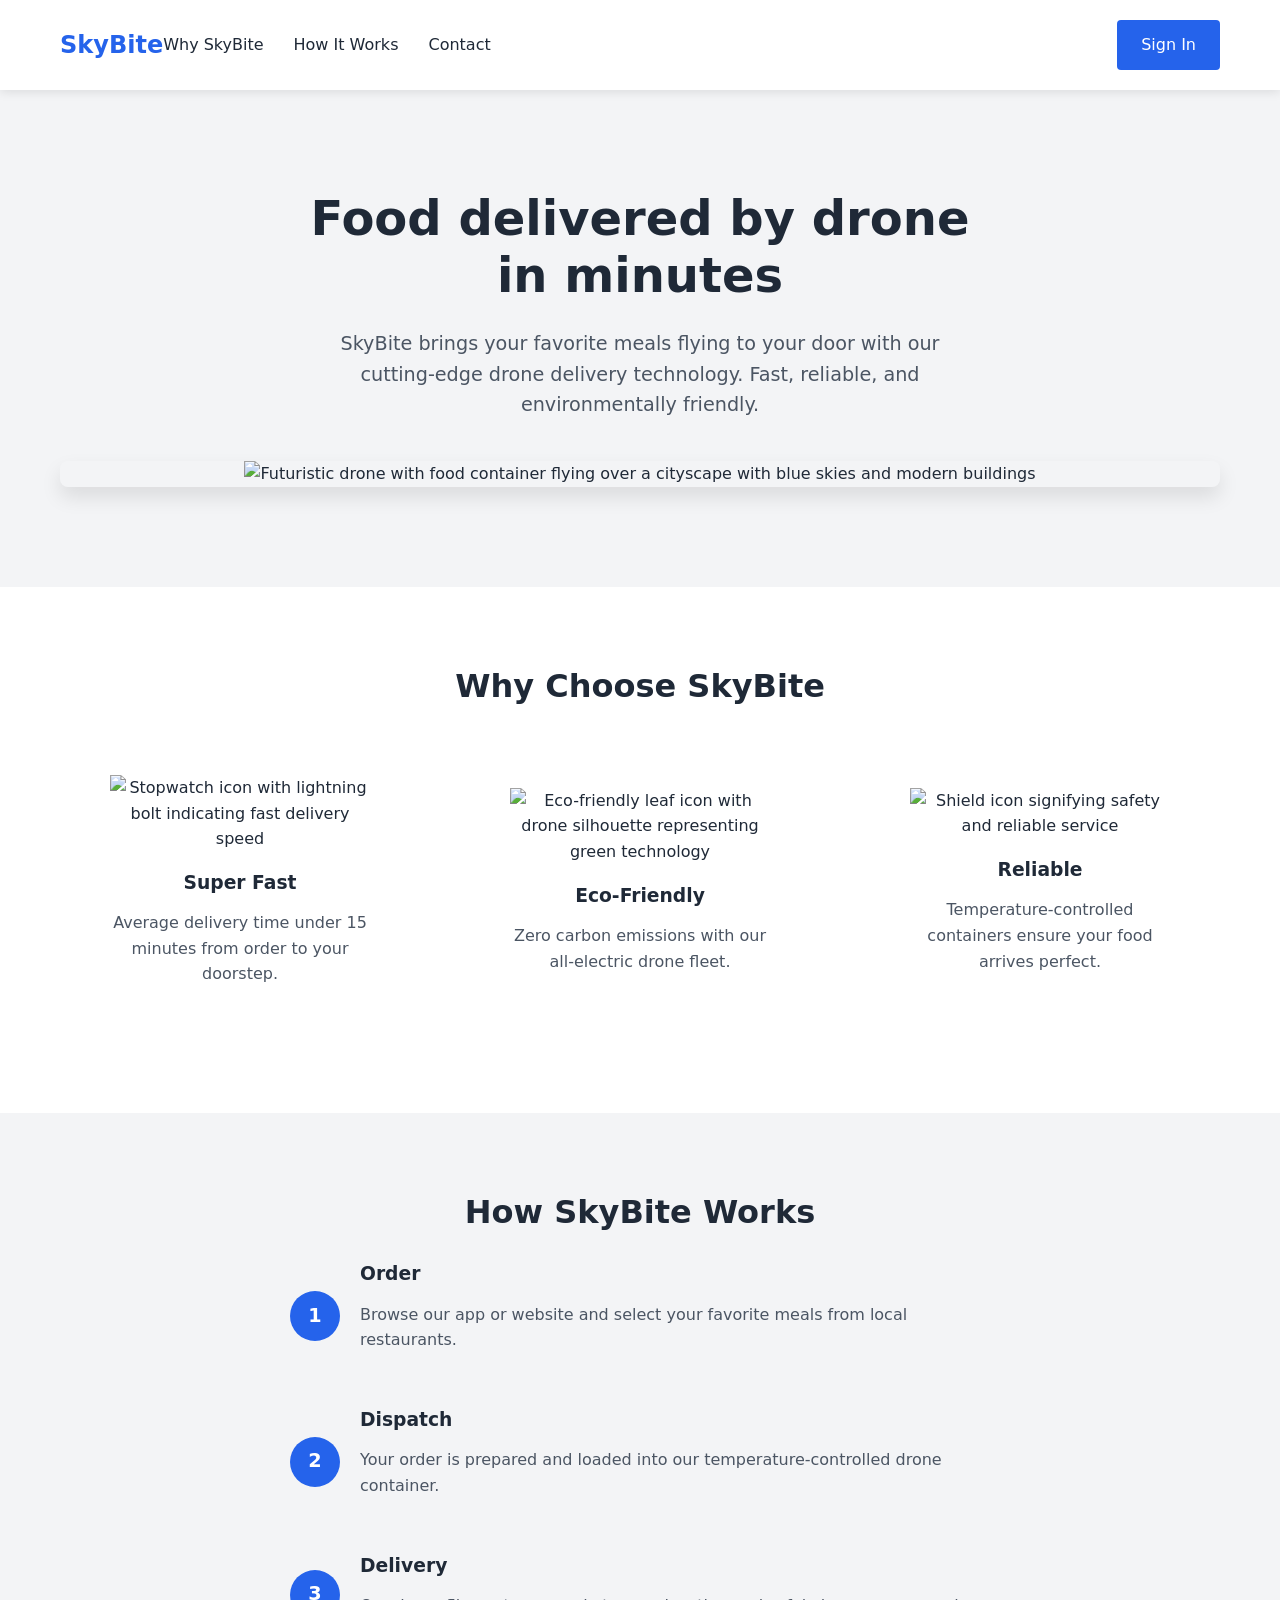
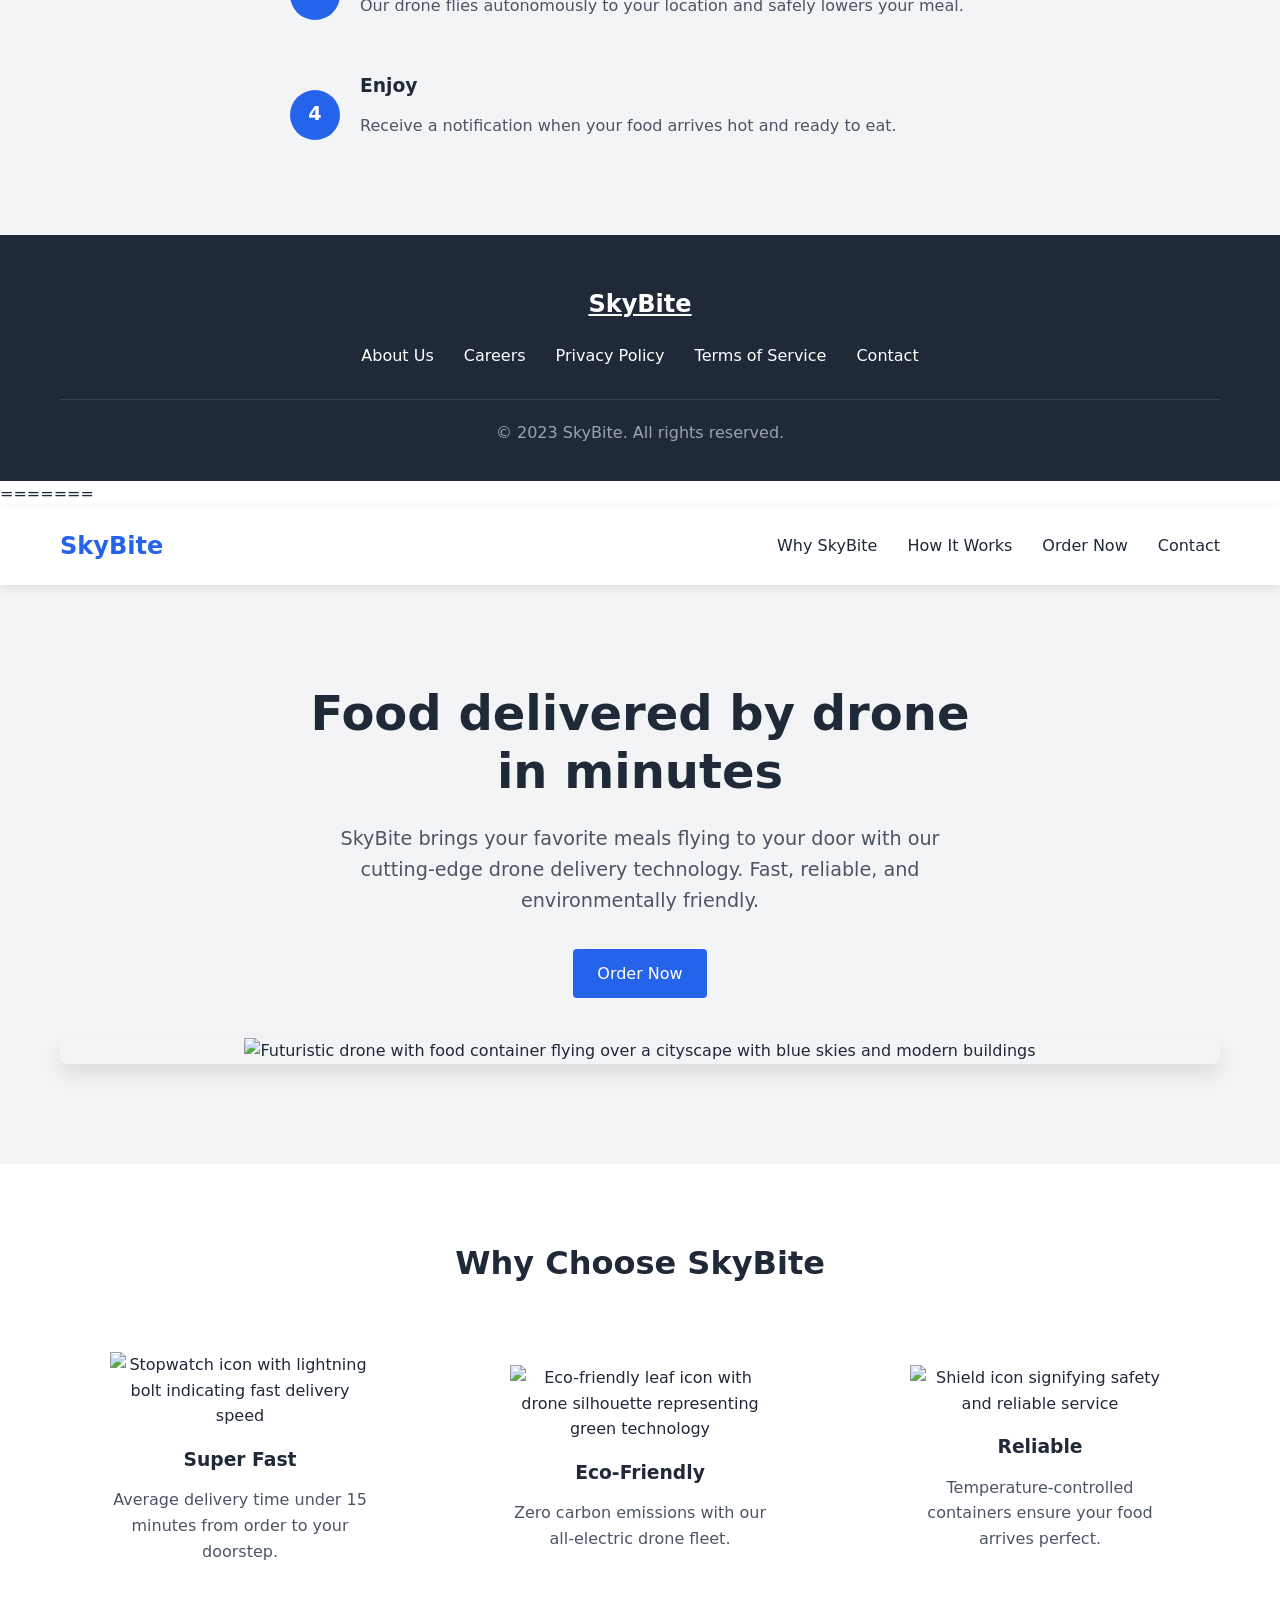
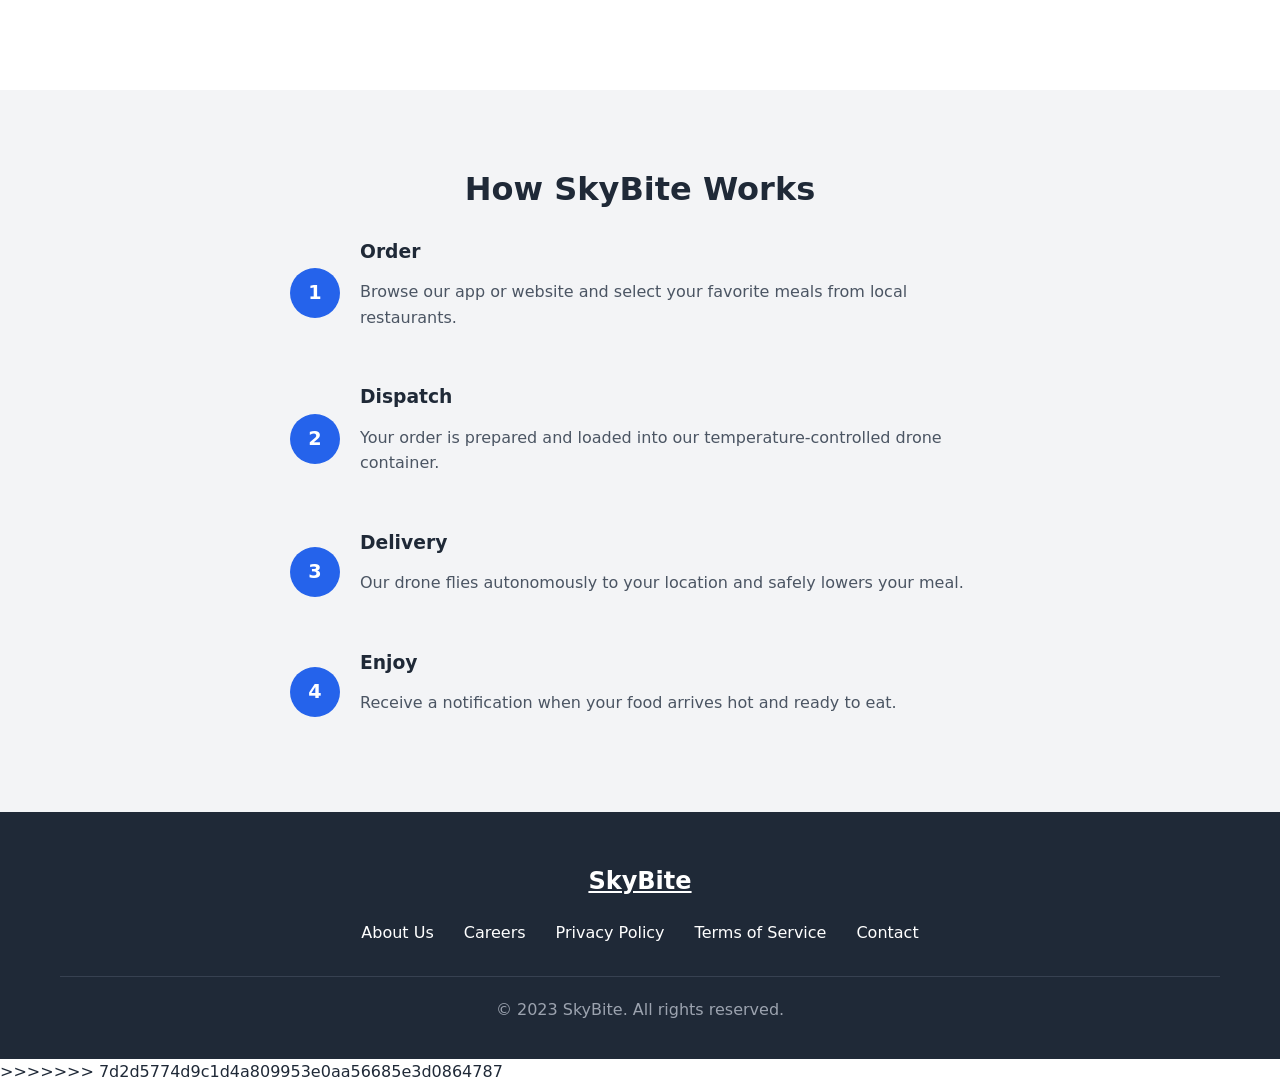
==== commit 1123cfc5: "make connection to the Customer module" ====
--- a/Customer/main.html
+++ b/Customer/main.html
@@ -1,462 +1,3 @@
-<!DOCTYPE html>
-<html lang="en">
-<head>
-    <meta charset="UTF-8">
-    <meta name="viewport" content="width=device-width, initial-scale=1.0">
-    <title>SkyBite - Drone Food Delivery</title>
-    <style>
-        /* Base Styles */
-        :root {
-            --primary: #2563eb;
-            --primary-light: #93c5fd;
-            --text: #1f2937;
-            --light: #f3f4f6;
-            --white: #ffffff;
-        }
-        
-        * {
-            margin: 0;
-            padding: 0;
-            box-sizing: border-box;
-            font-family: 'Segoe UI', system-ui, sans-serif;
-        }
-        
-        body {
-            color: var(--text);
-            line-height: 1.6;
-            background: var(--white);
-        }
-        
-        .container {
-            max-width: 1200px;
-            margin: 0 auto;
-            padding: 0 20px;
-        }
-        
-        section {
-            padding: 80px 0;
-        }
-        
-        h1, h2, h3 {
-            font-weight: 600;
-            line-height: 1.2;
-            margin-bottom: 1rem;
-        }
-        
-        h1 {
-            font-size: 2.5rem;
-        }
-        
-        h2 {
-            font-size: 2rem;
-            margin-bottom: 2rem;
-            text-align: center;
-        }
-        
-        p {
-            margin-bottom: 1rem;
-            color: #4b5563;
-        }
-        
-        .btn {
-            display: inline-block;
-            padding: 12px 24px;
-            background: var(--primary);
-            color: white;
-            text-decoration: none;
-            border-radius: 4px;
-            font-weight: 500;
-            transition: all 0.3s ease;
-            border: none;
-            cursor: pointer;
-        }
-        
-        .btn:hover {
-            background: #1d4ed8;
-            transform: translateY(-2px);
-        }
-        
-        img {
-            max-width: 100%;
-            height: auto;
-        }
-        
-        /* Header */
-        header {
-            padding: 20px 0;
-            position: sticky;
-            top: 0;
-            background: var(--white);
-            box-shadow: 0 2px 10px rgba(0,0,0,0.1);
-            z-index: 100;
-        }
-        
-        nav {
-            display: flex;
-            justify-content: space-between;
-            align-items: center;
-        }
-        
-        .logo {
-            font-size: 1.5rem;
-            font-weight: 700;
-            color: var(--primary);
-            text-decoration: none;
-        }
-        
-        .nav-links {
-            display: flex;
-            gap: 30px;
-        }
-        
-        .nav-links a {
-            text-decoration: none;
-            color: var(--text);
-            font-weight: 500;
-            transition: color 0.3s ease;
-        }
-        
-        .nav-links a:hover {
-            color: var(--primary);
-        }
-
-        .sign-in {
-            margin-left: auto; /* Pushes the button to the right */
-        }
-
-        .sign-in a {
-            background: var(--primary);
-            padding: 12px 24px;
-            border-radius: 4px;
-            color: white;
-            text-decoration: none;
-            font-weight: 500;
-            transition: all 0.3s ease;
-        }
-
-        .sign-in a:hover {
-            background: #1d4ed8;
-        }
-        
-        /* Hero */
-        .hero {
-            background: var(--light);
-            padding: 100px 0;
-            text-align: center;
-        }
-        
-        .hero-content {
-            max-width: 700px;
-            margin: 0 auto;
-        }
-        
-        .hero h1 {
-            font-size: 3rem;
-            margin-bottom: 1.5rem;
-        }
-        
-        .hero p {
-            font-size: 1.2rem;
-            margin-bottom: 2rem;
-            max-width: 600px;
-            margin-left: auto;
-            margin-right: auto;
-        }
-        
-        .hero-image {
-            margin-top: 40px;
-            border-radius: 8px;
-            overflow: hidden;
-            box-shadow: 0 10px 20px rgba(0,0,0,0.1);
-        }
-        
-        /* Features */
-        .features {
-            background: var(--white);
-        }
-        
-        .features-grid {
-            display: grid;
-            grid-template-columns: repeat(auto-fit, minmax(300px, 1fr));
-            gap: 40px;
-            margin-top: 40px;
-            place-items: center;
-        }
-        
-        .feature {
-            text-align: center;
-            max-width: 320px;
-            padding: 30px;
-            border-radius: 8px;
-            transition: all 0.3s ease;
-        }
-        
-        .feature:hover {
-            transform: translateY(-10px);
-            box-shadow: 0 10px 20px rgba(0,0,0,0.1);
-            transition: all 0.3s cubic-bezier(0.25, 0.8, 0.25, 1);
-        }
-        
-        /* Order confirmation styles */
-        .order-confirmation {
-            text-align: center;
-            padding: 20px;
-        }
-        
-        .confirmation-details {
-            background: var(--white);
-            padding: 20px;
-            border-radius: 8px;
-            margin: 20px 0;
-            text-align: left;
-        }
-        
-        .feature img {
-            width: 80px;
-            height: 80px;
-            margin-bottom: 20px;
-            object-fit: contain;
-        }
-        
-        /* How It Works */
-        .how-it-works {
-            background: var(--light);
-        }
-        
-        .steps {
-            display: flex;
-            flex-direction: column;
-            gap: 40px;
-            max-width: 700px;
-            margin: 0 auto;
-        }
-        
-        .step {
-            display: flex;
-            gap: 20px;
-            align-items: center;
-        }
-        
-        .step-number {
-            flex-shrink: 0;
-            width: 50px;
-            height: 50px;
-            background: var(--primary);
-            color: white;
-            border-radius: 50%;
-            display: flex;
-            align-items: center;
-            justify-content: center;
-            font-weight: 700;
-            font-size: 1.2rem;
-        }
-        
-        /* Order Form */
-        .order-form {
-            background: var(--white);
-        }
-        
-        .form-container {
-            max-width: 600px;
-            margin: 0 auto;
-            background: var(--light);
-            padding: 40px;
-            border-radius: 8px;
-            box-shadow: 0 4px 10px rgba(0,0,0,0.1);
-        }
-        
-        .form-group {
-            margin-bottom: 20px;
-        }
-        
-        label {
-            display: block;
-            margin-bottom: 8px;
-            font-weight: 500;
-        }
-        
-        input, select, textarea {
-            width: 100%;
-            padding: 12px;
-            border: 1px solid #d1d5db;
-            border-radius: 4px;
-            font-size: 1rem;
-        }
-        
-        /* Footer */
-        footer {
-            background: var(--text);
-            color: var(--white);
-            padding: 50px 0 20px;
-            text-align: center;
-        }
-        
-        .footer-logo {
-            font-size: 1.5rem;
-            font-weight: 700;
-            color: var(--white);
-            margin-bottom: 20px;
-            display: inline-block;
-        }
-        
-        .footer-links {
-            display: flex;
-            justify-content: center;
-            gap: 30px;
-            margin-bottom: 30px;
-        }
-        
-        .footer-links a {
-            color: var(--white);
-            text-decoration: none;
-        }
-        
-        .copyright {
-            color: #9ca3af;
-            padding-top: 20px;
-            border-top: 1px solid #374151;
-        }
-        
-        /* Responsive */
-        @media (max-width: 768px) {
-            .nav-links {
-                display: none;
-            }
-            
-            .hero h1 {
-                font-size: 2.2rem;
-            }
-            
-            .step {
-                flex-direction: column;
-                text-align: center;
-            }
-        }
-    </style>
-</head>
-<body>
-    <!-- Header -->
-    <header>
-        <div class="container">
-            <nav>
-                <a href="#" class="logo">SkyBite</a>
-                <div class="nav-links">
-                    <a href="#features">Why SkyBite</a>
-                    <a href="#how-it-works">How It Works</a>
-                    <a href="#contact">Contact</a>
-                </div>
-                <div class="sign-in">
-                <a href="login.html" class="btn">Sign In</a>
-
-</div>
-
-            </nav>
-        </div>
-    </header>
-    
-    <!-- Hero Section -->
-    <section class="hero">
-        <div class="container">
-            <div class="hero-content">
-                <h1>Food delivered by drone in minutes</h1>
-                <p>SkyBite brings your favorite meals flying to your door with our cutting-edge drone delivery technology. Fast, reliable, and environmentally friendly.</p>
-            </div>
-            <div class="hero-image">
-                <img src="https://storage.googleapis.com/workspace-0f70711f-8b4e-4d94-86f1-2a93ccde5887/image/28e00bb3-7f5a-40cc-a6dc-e4b9904aa141.png" alt="Futuristic drone with food container flying over a cityscape with blue skies and modern buildings" />
-            </div>
-        </div>
-    </section>
-    
-    <!-- Features -->
-    <section class="features" id="features">
-        <div class="container">
-            <h2>Why Choose SkyBite</h2>
-            <div class="features-grid">
-                <div class="feature">
-                    <img src="https://storage.googleapis.com/workspace-0f70711f-8b4e-4d94-86f1-2a93ccde5887/image/8b96e0a8-62e1-407e-aedf-b1dcf826ddc6.png" alt="Stopwatch icon with lightning bolt indicating fast delivery speed" />
-                    <h3>Super Fast</h3>
-                    <p>Average delivery time under 15 minutes from order to your doorstep.</p>
-                </div>
-                <div class="feature">
-                    <img src="https://storage.googleapis.com/workspace-0f70711f-8b4e-4d94-86f1-2a93ccde5887/image/9903ccdc-5a16-4ce1-a965-bad06bdf9f63.png" alt="Eco-friendly leaf icon with drone silhouette representing green technology" />
-                    <h3>Eco-Friendly</h3>
-                    <p>Zero carbon emissions with our all-electric drone fleet.</p>
-                </div>
-                <div class="feature">
-                    <img src="https://storage.googleapis.com/workspace-0f70711f-8b4e-4d94-86f1-2a93ccde5887/image/48ea9f1d-6b06-431c-a1a2-de16922166fb.png" alt="Shield icon signifying safety and reliable service" />
-                    <h3>Reliable</h3>
-                    <p>Temperature-controlled containers ensure your food arrives perfect.</p>
-                </div>
-            </div>
-        </div>
-    </section>
-    
-    <!-- How It Works -->
-    <section class="how-it-works" id="how-it-works">
-        <div class="container">
-            <h2>How SkyBite Works</h2>
-            <div class="steps">
-                <div class="step">
-                    <div class="step-number">1</div>
-                    <div>
-                        <h3>Order</h3>
-                        <p>Browse our app or website and select your favorite meals from local restaurants.</p>
-                    </div>
-                </div>
-                <div class="step">
-                    <div class="step-number">2</div>
-                    <div>
-                        <h3>Dispatch</h3>
-                        <p>Your order is prepared and loaded into our temperature-controlled drone container.</p>
-                    </div>
-                </div>
-                <div class="step">
-                    <div class="step-number">3</div>
-                    <div>
-                        <h3>Delivery</h3>
-                        <p>Our drone flies autonomously to your location and safely lowers your meal.</p>
-                    </div>
-                </div>
-                <div class="step">
-                    <div class="step-number">4</div>
-                    <div>
-                        <h3>Enjoy</h3>
-                        <p>Receive a notification when your food arrives hot and ready to eat.</p>
-                    </div>
-                </div>
-            </div>
-        </div>
-    </section>
-    
-    
-    <!-- Footer -->
-    <footer id="contact">
-        <div class="container">
-            <a href="#" class="footer-logo">SkyBite</a>
-            <div class="footer-links">
-                <a href="#">About Us</a>
-                <a href="#">Careers</a>
-                <a href="#">Privacy Policy</a>
-                <a href="#">Terms of Service</a>
-                <a href="#">Contact</a>
-            </div>
-            <p class="copyright">© 2023 SkyBite. All rights reserved.</p>
-        </div>
-    </footer>
-    
-    <script>
-        // Smooth scrolling for anchor links
-        document.querySelectorAll('a[href^="#"]').forEach(anchor => {
-            anchor.addEventListener('click', function(e) {
-                e.preventDefault();
-                document.querySelector(this.getAttribute('href')).scrollIntoView({
-                    behavior: 'smooth'
-                });
-            });
-        });
-    </script>
-</body>
-</html>
 
 <!DOCTYPE html>
 <html lang="en">
@@ -579,6 +120,24 @@
         .nav-links a:hover {
             color: var(--primary);
         }
+
+        .sign-in {
+            margin-left: auto; /* Pushes the button to the right */
+        }
+
+        .sign-in a {
+            background: var(--primary);
+            padding: 12px 24px;
+            border-radius: 4px;
+            color: white;
+            text-decoration: none;
+            font-weight: 500;
+            transition: all 0.3s ease;
+        }
+
+        .sign-in a:hover {
+            background: #1d4ed8;
+        }
         
         /* Hero */
         .hero {
@@ -785,9 +344,13 @@
                 <div class="nav-links">
                     <a href="#features">Why SkyBite</a>
                     <a href="#how-it-works">How It Works</a>
-                    <a href="order.html">Order Now</a>
                     <a href="#contact">Contact</a>
                 </div>
+                <div class="sign-in">
+                <a href="login.html" class="btn">Sign In</a>
+
+</div>
+
             </nav>
         </div>
     </header>
@@ -798,7 +361,6 @@
             <div class="hero-content">
                 <h1>Food delivered by drone in minutes</h1>
                 <p>SkyBite brings your favorite meals flying to your door with our cutting-edge drone delivery technology. Fast, reliable, and environmentally friendly.</p>
-                <a href="order.html" class="btn">Order Now</a>
             </div>
             <div class="hero-image">
                 <img src="https://storage.googleapis.com/workspace-0f70711f-8b4e-4d94-86f1-2a93ccde5887/image/28e00bb3-7f5a-40cc-a6dc-e4b9904aa141.png" alt="Futuristic drone with food container flying over a cityscape with blue skies and modern buildings" />
@@ -884,8 +446,6 @@
     </footer>
     
     <script>
-        
-        
         // Smooth scrolling for anchor links
         document.querySelectorAll('a[href^="#"]').forEach(anchor => {
             anchor.addEventListener('click', function(e) {
@@ -898,3 +458,446 @@
     </script>
 </body>
 </html>
+=======
+<!DOCTYPE html>
+<html lang="en">
+<head>
+    <meta charset="UTF-8">
+    <meta name="viewport" content="width=device-width, initial-scale=1.0">
+    <title>SkyBite - Drone Food Delivery</title>
+    <style>
+        /* Base Styles */
+        :root {
+            --primary: #2563eb;
+            --primary-light: #93c5fd;
+            --text: #1f2937;
+            --light: #f3f4f6;
+            --white: #ffffff;
+        }
+        
+        * {
+            margin: 0;
+            padding: 0;
+            box-sizing: border-box;
+            font-family: 'Segoe UI', system-ui, sans-serif;
+        }
+        
+        body {
+            color: var(--text);
+            line-height: 1.6;
+            background: var(--white);
+        }
+        
+        .container {
+            max-width: 1200px;
+            margin: 0 auto;
+            padding: 0 20px;
+        }
+        
+        section {
+            padding: 80px 0;
+        }
+        
+        h1, h2, h3 {
+            font-weight: 600;
+            line-height: 1.2;
+            margin-bottom: 1rem;
+        }
+        
+        h1 {
+            font-size: 2.5rem;
+        }
+        
+        h2 {
+            font-size: 2rem;
+            margin-bottom: 2rem;
+            text-align: center;
+        }
+        
+        p {
+            margin-bottom: 1rem;
+            color: #4b5563;
+        }
+        
+        .btn {
+            display: inline-block;
+            padding: 12px 24px;
+            background: var(--primary);
+            color: white;
+            text-decoration: none;
+            border-radius: 4px;
+            font-weight: 500;
+            transition: all 0.3s ease;
+            border: none;
+            cursor: pointer;
+        }
+        
+        .btn:hover {
+            background: #1d4ed8;
+            transform: translateY(-2px);
+        }
+        
+        img {
+            max-width: 100%;
+            height: auto;
+        }
+        
+        /* Header */
+        header {
+            padding: 20px 0;
+            position: sticky;
+            top: 0;
+            background: var(--white);
+            box-shadow: 0 2px 10px rgba(0,0,0,0.1);
+            z-index: 100;
+        }
+        
+        nav {
+            display: flex;
+            justify-content: space-between;
+            align-items: center;
+        }
+        
+        .logo {
+            font-size: 1.5rem;
+            font-weight: 700;
+            color: var(--primary);
+            text-decoration: none;
+        }
+        
+        .nav-links {
+            display: flex;
+            gap: 30px;
+        }
+        
+        .nav-links a {
+            text-decoration: none;
+            color: var(--text);
+            font-weight: 500;
+            transition: color 0.3s ease;
+        }
+        
+        .nav-links a:hover {
+            color: var(--primary);
+        }
+        
+        /* Hero */
+        .hero {
+            background: var(--light);
+            padding: 100px 0;
+            text-align: center;
+        }
+        
+        .hero-content {
+            max-width: 700px;
+            margin: 0 auto;
+        }
+        
+        .hero h1 {
+            font-size: 3rem;
+            margin-bottom: 1.5rem;
+        }
+        
+        .hero p {
+            font-size: 1.2rem;
+            margin-bottom: 2rem;
+            max-width: 600px;
+            margin-left: auto;
+            margin-right: auto;
+        }
+        
+        .hero-image {
+            margin-top: 40px;
+            border-radius: 8px;
+            overflow: hidden;
+            box-shadow: 0 10px 20px rgba(0,0,0,0.1);
+        }
+        
+        /* Features */
+        .features {
+            background: var(--white);
+        }
+        
+        .features-grid {
+            display: grid;
+            grid-template-columns: repeat(auto-fit, minmax(300px, 1fr));
+            gap: 40px;
+            margin-top: 40px;
+            place-items: center;
+        }
+        
+        .feature {
+            text-align: center;
+            max-width: 320px;
+            padding: 30px;
+            border-radius: 8px;
+            transition: all 0.3s ease;
+        }
+        
+        .feature:hover {
+            transform: translateY(-10px);
+            box-shadow: 0 10px 20px rgba(0,0,0,0.1);
+            transition: all 0.3s cubic-bezier(0.25, 0.8, 0.25, 1);
+        }
+        
+        /* Order confirmation styles */
+        .order-confirmation {
+            text-align: center;
+            padding: 20px;
+        }
+        
+        .confirmation-details {
+            background: var(--white);
+            padding: 20px;
+            border-radius: 8px;
+            margin: 20px 0;
+            text-align: left;
+        }
+        
+        .feature img {
+            width: 80px;
+            height: 80px;
+            margin-bottom: 20px;
+            object-fit: contain;
+        }
+        
+        /* How It Works */
+        .how-it-works {
+            background: var(--light);
+        }
+        
+        .steps {
+            display: flex;
+            flex-direction: column;
+            gap: 40px;
+            max-width: 700px;
+            margin: 0 auto;
+        }
+        
+        .step {
+            display: flex;
+            gap: 20px;
+            align-items: center;
+        }
+        
+        .step-number {
+            flex-shrink: 0;
+            width: 50px;
+            height: 50px;
+            background: var(--primary);
+            color: white;
+            border-radius: 50%;
+            display: flex;
+            align-items: center;
+            justify-content: center;
+            font-weight: 700;
+            font-size: 1.2rem;
+        }
+        
+        /* Order Form */
+        .order-form {
+            background: var(--white);
+        }
+        
+        .form-container {
+            max-width: 600px;
+            margin: 0 auto;
+            background: var(--light);
+            padding: 40px;
+            border-radius: 8px;
+            box-shadow: 0 4px 10px rgba(0,0,0,0.1);
+        }
+        
+        .form-group {
+            margin-bottom: 20px;
+        }
+        
+        label {
+            display: block;
+            margin-bottom: 8px;
+            font-weight: 500;
+        }
+        
+        input, select, textarea {
+            width: 100%;
+            padding: 12px;
+            border: 1px solid #d1d5db;
+            border-radius: 4px;
+            font-size: 1rem;
+        }
+        
+        /* Footer */
+        footer {
+            background: var(--text);
+            color: var(--white);
+            padding: 50px 0 20px;
+            text-align: center;
+        }
+        
+        .footer-logo {
+            font-size: 1.5rem;
+            font-weight: 700;
+            color: var(--white);
+            margin-bottom: 20px;
+            display: inline-block;
+        }
+        
+        .footer-links {
+            display: flex;
+            justify-content: center;
+            gap: 30px;
+            margin-bottom: 30px;
+        }
+        
+        .footer-links a {
+            color: var(--white);
+            text-decoration: none;
+        }
+        
+        .copyright {
+            color: #9ca3af;
+            padding-top: 20px;
+            border-top: 1px solid #374151;
+        }
+        
+        /* Responsive */
+        @media (max-width: 768px) {
+            .nav-links {
+                display: none;
+            }
+            
+            .hero h1 {
+                font-size: 2.2rem;
+            }
+            
+            .step {
+                flex-direction: column;
+                text-align: center;
+            }
+        }
+    </style>
+</head>
+<body>
+    <!-- Header -->
+    <header>
+        <div class="container">
+            <nav>
+                <a href="#" class="logo">SkyBite</a>
+                <div class="nav-links">
+                    <a href="#features">Why SkyBite</a>
+                    <a href="#how-it-works">How It Works</a>
+                    <a href="order.html">Order Now</a>
+                    <a href="#contact">Contact</a>
+                </div>
+            </nav>
+        </div>
+    </header>
+    
+    <!-- Hero Section -->
+    <section class="hero">
+        <div class="container">
+            <div class="hero-content">
+                <h1>Food delivered by drone in minutes</h1>
+                <p>SkyBite brings your favorite meals flying to your door with our cutting-edge drone delivery technology. Fast, reliable, and environmentally friendly.</p>
+                <a href="order.html" class="btn">Order Now</a>
+            </div>
+            <div class="hero-image">
+                <img src="https://storage.googleapis.com/workspace-0f70711f-8b4e-4d94-86f1-2a93ccde5887/image/28e00bb3-7f5a-40cc-a6dc-e4b9904aa141.png" alt="Futuristic drone with food container flying over a cityscape with blue skies and modern buildings" />
+            </div>
+        </div>
+    </section>
+    
+    <!-- Features -->
+    <section class="features" id="features">
+        <div class="container">
+            <h2>Why Choose SkyBite</h2>
+            <div class="features-grid">
+                <div class="feature">
+                    <img src="https://storage.googleapis.com/workspace-0f70711f-8b4e-4d94-86f1-2a93ccde5887/image/8b96e0a8-62e1-407e-aedf-b1dcf826ddc6.png" alt="Stopwatch icon with lightning bolt indicating fast delivery speed" />
+                    <h3>Super Fast</h3>
+                    <p>Average delivery time under 15 minutes from order to your doorstep.</p>
+                </div>
+                <div class="feature">
+                    <img src="https://storage.googleapis.com/workspace-0f70711f-8b4e-4d94-86f1-2a93ccde5887/image/9903ccdc-5a16-4ce1-a965-bad06bdf9f63.png" alt="Eco-friendly leaf icon with drone silhouette representing green technology" />
+                    <h3>Eco-Friendly</h3>
+                    <p>Zero carbon emissions with our all-electric drone fleet.</p>
+                </div>
+                <div class="feature">
+                    <img src="https://storage.googleapis.com/workspace-0f70711f-8b4e-4d94-86f1-2a93ccde5887/image/48ea9f1d-6b06-431c-a1a2-de16922166fb.png" alt="Shield icon signifying safety and reliable service" />
+                    <h3>Reliable</h3>
+                    <p>Temperature-controlled containers ensure your food arrives perfect.</p>
+                </div>
+            </div>
+        </div>
+    </section>
+    
+    <!-- How It Works -->
+    <section class="how-it-works" id="how-it-works">
+        <div class="container">
+            <h2>How SkyBite Works</h2>
+            <div class="steps">
+                <div class="step">
+                    <div class="step-number">1</div>
+                    <div>
+                        <h3>Order</h3>
+                        <p>Browse our app or website and select your favorite meals from local restaurants.</p>
+                    </div>
+                </div>
+                <div class="step">
+                    <div class="step-number">2</div>
+                    <div>
+                        <h3>Dispatch</h3>
+                        <p>Your order is prepared and loaded into our temperature-controlled drone container.</p>
+                    </div>
+                </div>
+                <div class="step">
+                    <div class="step-number">3</div>
+                    <div>
+                        <h3>Delivery</h3>
+                        <p>Our drone flies autonomously to your location and safely lowers your meal.</p>
+                    </div>
+                </div>
+                <div class="step">
+                    <div class="step-number">4</div>
+                    <div>
+                        <h3>Enjoy</h3>
+                        <p>Receive a notification when your food arrives hot and ready to eat.</p>
+                    </div>
+                </div>
+            </div>
+        </div>
+    </section>
+    
+    
+    <!-- Footer -->
+    <footer id="contact">
+        <div class="container">
+            <a href="#" class="footer-logo">SkyBite</a>
+            <div class="footer-links">
+                <a href="#">About Us</a>
+                <a href="#">Careers</a>
+                <a href="#">Privacy Policy</a>
+                <a href="#">Terms of Service</a>
+                <a href="#">Contact</a>
+            </div>
+            <p class="copyright">© 2023 SkyBite. All rights reserved.</p>
+        </div>
+    </footer>
+    
+    <script>
+        
+        
+        // Smooth scrolling for anchor links
+        document.querySelectorAll('a[href^="#"]').forEach(anchor => {
+            anchor.addEventListener('click', function(e) {
+                e.preventDefault();
+                document.querySelector(this.getAttribute('href')).scrollIntoView({
+                    behavior: 'smooth'
+                });
+            });
+        });
+    </script>
+</body>
+</html>
+
+>>>>>>> 7d2d5774d9c1d4a809953e0aa56685e3d0864787
